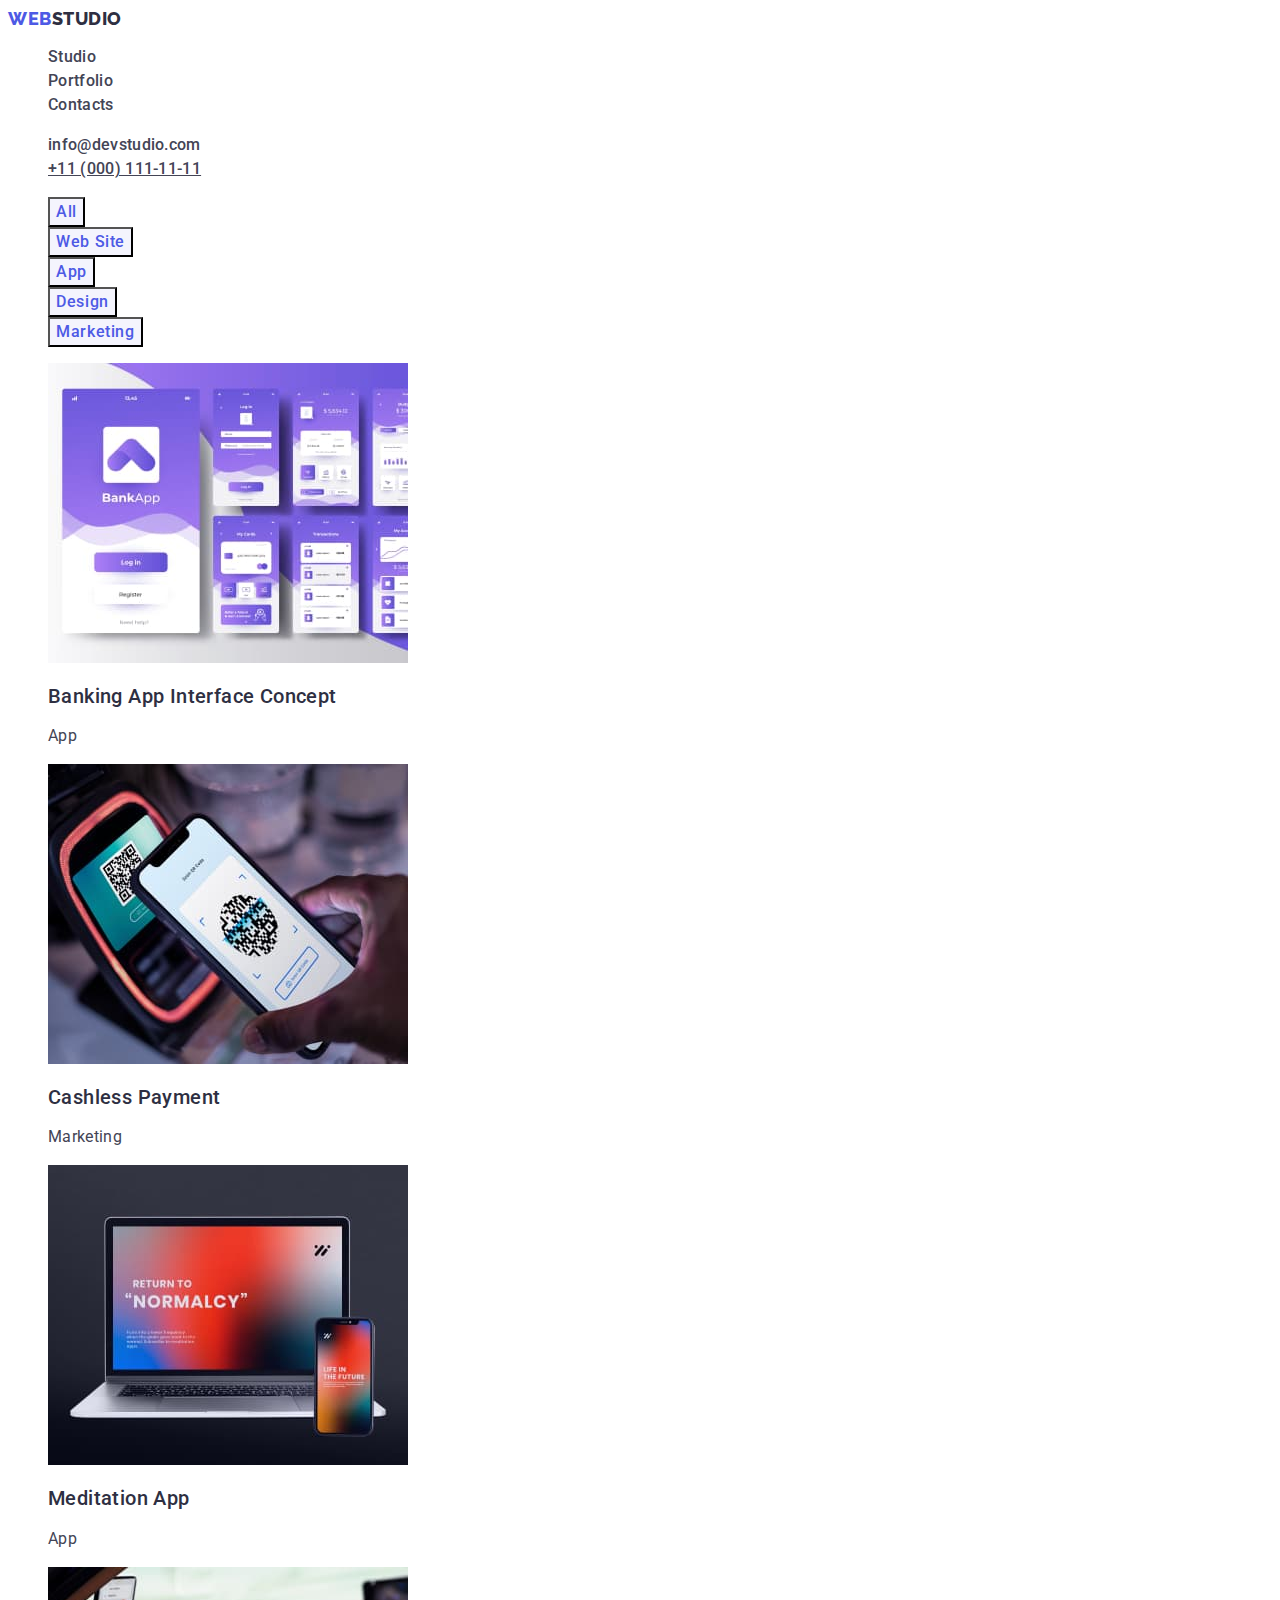
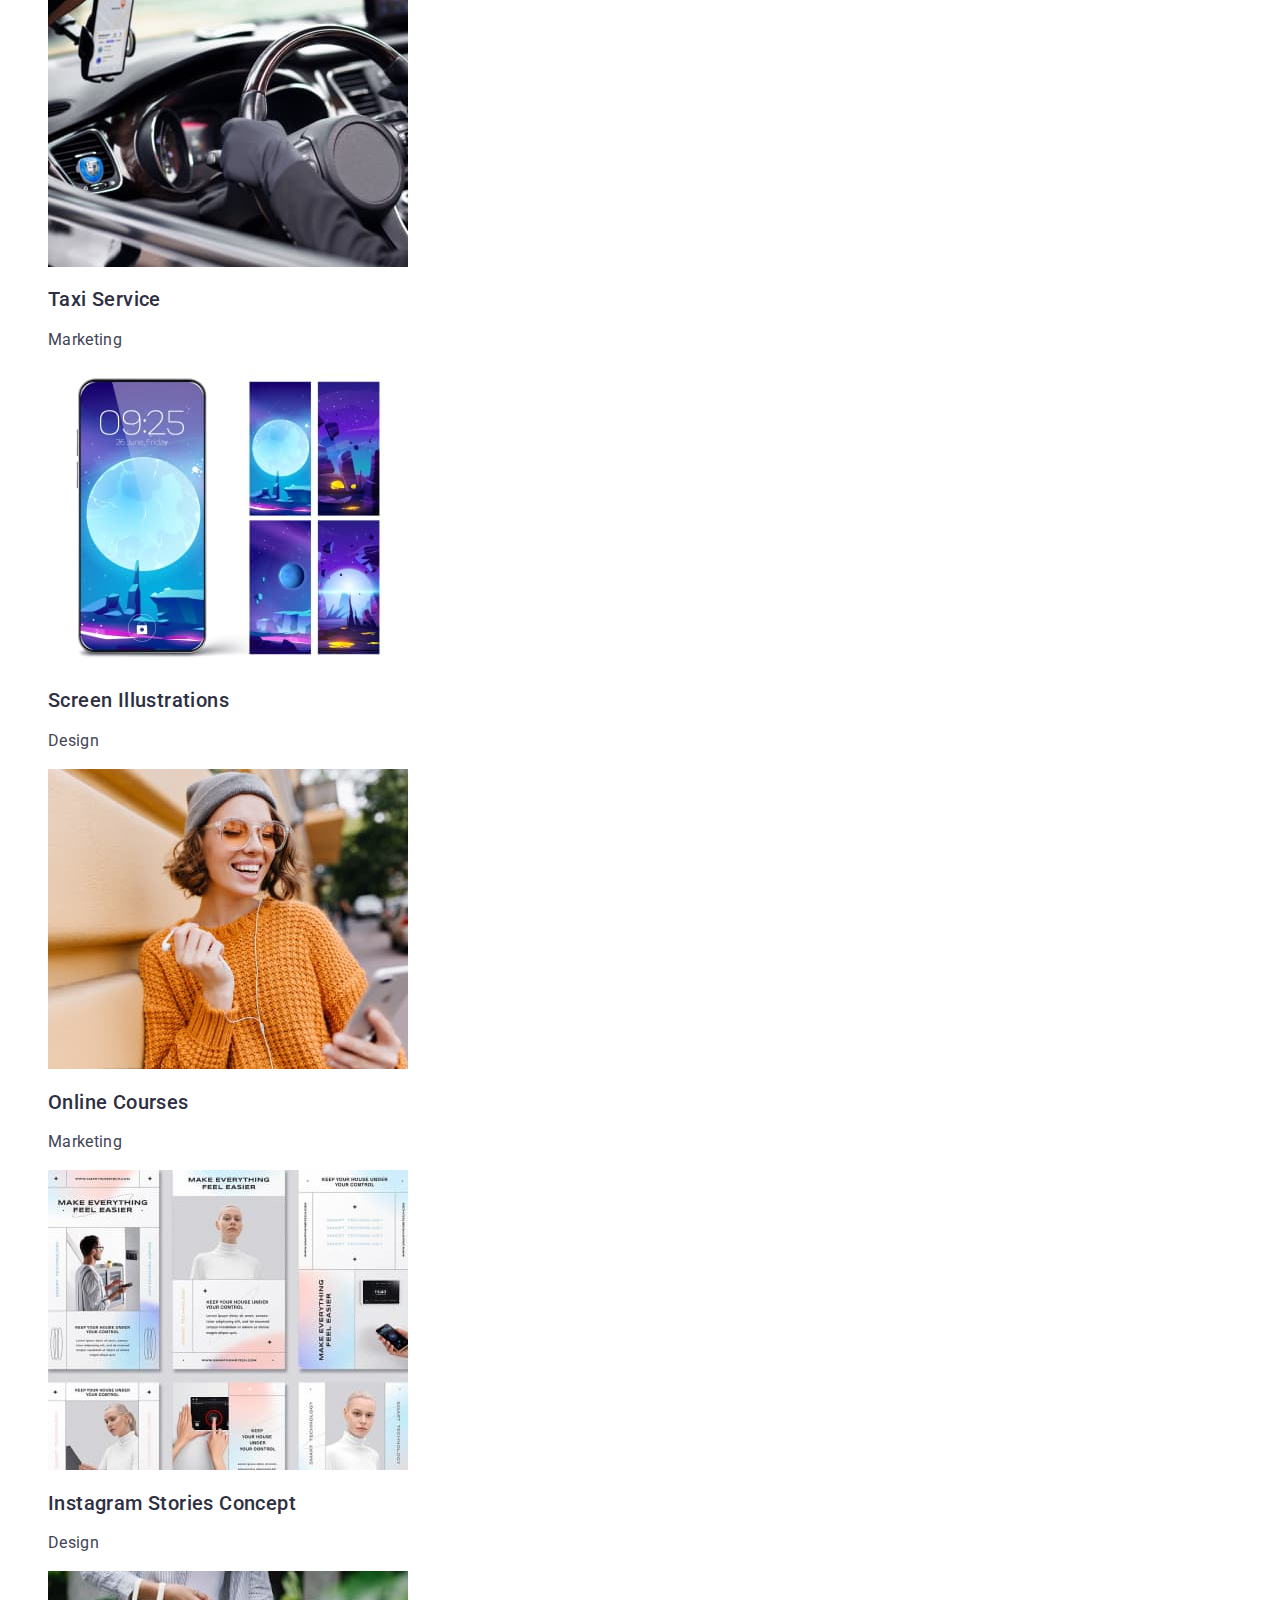
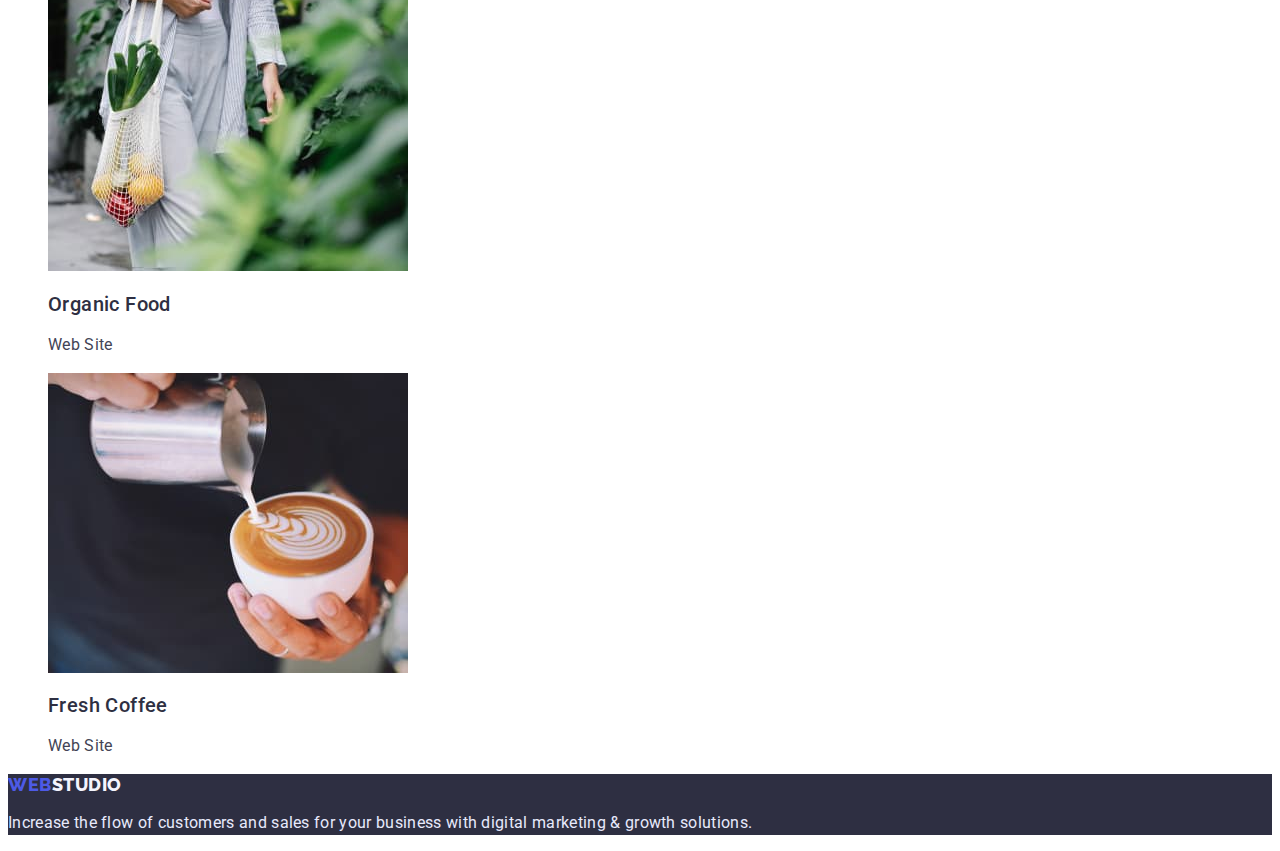
==== portfolio.html @ 27d3eedd "mod-59" ====
<!DOCTYPE html>
<html lang="en">
  <head>
    <meta charset="UTF-8" />
    <meta http-equiv="X-UA-Compatible" content="IE=edge" />
    <meta name="viewport" content="width=device-width, initial-scale=1.0" />
    <title>Document 2</title>
    <link rel="preconnect" href="https://fonts.googleapis.com" />
    <link rel="preconnect" href="https://fonts.gstatic.com" crossorigin />
    <link
      href="https://fonts.googleapis.com/css2?family=Montserrat:wght@400;700&family=Raleway:wght@800&family=Roboto:wght@400;500;700&display=swap"
      rel="stylesheet"
    />
    <link rel="stylesheet" href="./css/styles.css" />
  </head>
  <body>
    <header>
      <nav class="header-portfolio-nav list">
        <a href="./index.html" class="header-portfolio-link-logo link"
          >Web <span class="header-portfolio-part-logo">Studio</span>
        </a>
        <ul class="list">
          <li>
            <a href="./index.html" class="header-portfolio-link link">Studio</a>
          </li>
          <li>
            <a href="./portfolio.html" class="header-portfolio-link link"
              >Portfolio</a
            >
          </li>
          <li><a href="" class="header-portfolio-link link">Contacts</a></li>
        </ul>
      </nav>
      <address class="header-address link">
        <ul class="list">
          <li>
            <a
              href="header-portfolio-address"
              class="header-portfolio-link list link"
              >info@devstudio.com</a
            >
          </li>
          <li>
            <a
              href="header-portfolio-address"
              class="header-portfolio-link list"
              >+11 (000) 111-11-11</a
            >
          </li>
        </ul>
      </address>
    </header>
    <!-- main -->
    <main>
      <!-- section 1 -->
      <section class="portfolio">
        <h1 hidden class="hidden-title">Servis</h1>
        <ul class="btn-list list">
          <li class="btn-item">
            <button type="button" class="modal-btn">All</button>
          </li>
          <li class="btn-item">
            <button type="button" class="modal-btn">Web Site</button>
          </li>
          <li class="btn-item">
            <button type="button" class="modal-btn">App</button>
          </li>
          <li class="btn-item">
            <button type="button" class="modal-btn">Design</button>
          </li>
          <li class="btn-item">
            <button type="button" class="modal-btn">Marketing</button>
          </li>
        </ul>

        <ul class="pay-list list">
          <li class="servis-item">
            <a href="" class="link"
              ><img
                src="./images/img-11.jpg"
                alt="Banking"
                width="360"
                class="pay-photo"
              />
              <h2 class="pay-uptext">Banking App Interface Concept</h2>
              <p class="pay-text">App</p>
            </a>
          </li>
          <li class="servis-item">
            <a href="" class="link"
              ><img
                src="./images/img-12.jpg"
                alt="Cashless"
                width="360"
                class="pay-photo"
              />
              <h2 class="pay-uptext">Cashless Payment</h2>
              <p class="pay-text">Marketing</p>
            </a>
          </li>
          <li class="servis-item">
            <a href="" class="link"
              ><img
                src="./images/img-13.jpg"
                alt="Meditaion"
                width="360"
                class="pay-photo"
              />
              <h2 class="pay-uptext">Meditation App</h2>
              <p class="pay-text">App</p>
            </a>
          </li>

          <li class="servis-item">
            <a href="" class="link"
              ><img src="./images/img-21.jpg" alt="Taxi" />
              <h2 class="pay-uptext">Taxi Service</h2>
              <p class="pay-text">Marketing</p>
            </a>
          </li>
          <li class="servis-item">
            <a href="" class="link"
              ><img src="./images/img-22.jpg" alt="Screen" />
              <h2 class="pay-uptext">Screen Illustrations</h2>
              <p class="pay-text">Design</p>
            </a>
          </li>
          <li class="servis-item">
            <a href="" class="link"
              ><img src="./images/img-23.jpg" alt="Courses" />
              <h2 class="pay-uptext">Online Courses</h2>
              <p class="pay-text">Marketing</p>
            </a>
          </li>

          <li class="servis-item">
            <a href="" class="link"
              ><img src="./images/img-31.jpg" alt="Instagram" />
              <h2 class="pay-uptext">Instagram Stories Concept</h2>
              <p class="pay-text">Design</p></a
            >
          </li>
          <li class="servis-item">
            <a href="" class="link"
              ><img src="./images/img-32.jpg" alt="Food" />
              <h2 class="pay-uptext">Organic Food</h2>
              <p class="pay-text">Web Site</p></a
            >
          </li>
          <li class="servis-item">
            <a href="" class="link"
              ><img src="./images/img-33.jpg" alt="Coffee" />
              <h2 class="pay-uptext">Fresh Coffee</h2>
              <p class="pay-text">Web Site</p></a
            >
          </li>
        </ul>
      </section>
    </main>
    <!-- footer -->
    <footer class="footer-portfolio">
      <a href="./index.html" class="portfolio-logo-footer link"
        >Web <span class="portfolio-logo-footer-studio">Studio</span>
      </a>
      <p class="portfolio-footer-text">
        Increase the flow of customers and sales for your business with digital
        marketing & growth solutions.
      </p>
    </footer>
  </body>
</html>
---- css/styles.css ----
:root {
  --main-title-color: #ffffff;
}
body {
  font-family: "Roboto", sans-serif;
  color: #434455;
  background-color: #ffffff;
}
.list {
  list-style: none;
}
.link {
  text-decoration: none;
}
/*-----------------------HEDER----------------------*/
.header {
}
.header-nav {
}

.header-logo,
.header-portfolio-link-logo {
  font-family: "Raleway", sans-serif;
  font-style: normal;
  font-weight: 800;
  font-size: 18px;
  line-height: 1.17;
  display: flex;
  align-items: center;
  letter-spacing: 0.03em;
  text-transform: uppercase;
  color: #4d5ae5;
}
.header-logo-color {
  color: #2e2f42;
}
.header-portfolio-part-logo {
  color: #2e2f42;
}
.header-list {
}
.header-item {
}
.header-address-link:hover,
.header-address-link:focus {
  color: #404bbf;
}
.header-link:focus,
.header-link:hover {
  color: #404bbf;
}

.header-portfolio-link:hover,
.header-portfolio-link:focus {
  color: #404bbf;
}
.header-portfolio-address:hover,
.header-portfolio-address:focus {
  color: #404bbf;
}
.modal-btn {
  cursor: pointer;
}

.header-link,
.modal-btn,
.header-item,
.header-address-link {
  font-family: "Roboto", sans-serif;
  font-style: normal;
  font-weight: 500;
  font-size: 16px;
  line-height: 1.5;
  letter-spacing: 0.02em;
  color: #2e2f42;
}
.header-portfolio-link,
.header-portfolio-address {
  font-family: "Roboto", sans-serif;
  font-style: normal;
  font-weight: 500;
  font-size: 16px;
  line-height: 1.5;
  letter-spacing: 0.02em;
  color: #434455;
}

.modal-btn {
  letter-spacing: 0.04em;
}

.modal-btn {
  color: #4d5ae5;
  background: #f4f4fd;
}
.modal-btn:hover,
.modal-btn:focus {
  color: #ffffff;
  background: #404bbf;
}
.header-address {
  font-style: normal;
}
.header-address-link {
  line-height: 1.5;
  font-style: normal;
  letter-spacing: 0.02em;
  color: #434455;
}

.pay-text,
.servis-text,
.food-text {
  font-style: normal;
  font-weight: 400;
  font-size: 16px;
  line-height: 1.5;
  color: #434455;
  letter-spacing: 0.02em;
}
/*-----------------------FIRST SECTION----------------------*/
.first-btn {
  font-family: "Roboto", sans-serif;
  font-style: normal;
  font-weight: 500;
  font-size: 16px;
  line-height: 1.5;

  display: flex;
  align-items: center;
  letter-spacing: 0.04em;
  background-color: #4d5ae5;

  color: #ffffff;
}
.quaisty-1 {
}
.first-btn:hover {
  font-family: "Roboto", sans-serif;
  font-weight: 500;
  background-color: #404bbf;
}

.first-btn:focus {
  background-color: #404bbf;
  cursor: pointer;
}
.first-title {
  font-weight: 700;
  font-size: 56px;
  line-height: 1.07;
  text-align: center;
  letter-spacing: 0.02em;
  color: #ffffff;
}
.first {
  background-color: #2e2f42;
}
/*-----------------------QUAISTY----------------------*/
.quaisty {
}
.quaisty-list {
}
.list {
}
.quaisty-uptext,
.pay-uptext,
.servis-uptext,
.food-uptext {
  font-weight: 500;
  font-size: 20px;
  line-height: 1.2;
  letter-spacing: 0.02em;
  color: #2e2f42;
  background-color: #ffffff;
}
.quaisty-text {
  font-weight: 400;
  font-size: 16px;
  line-height: 1.5;
  letter-spacing: 0.02em;
  color: #434455;
}
.photo-color {
  color: #ffffff;
}
/*-----------------------PAGE----------------------*/
.page {
  font-weight: 700;
  font-size: 36px;
  line-height: 1.11;
  letter-spacing: 0.02em;
  text-transform: capitalize;
  color: #2e2f42;
  text-align: center;
}
.page-list {
}
.list {
}
.page-phone {
}
.photo {
  background-color: #f4f4fd;
}
.photo-team {
  font-weight: 700;
  font-size: 36px;
  line-height: 1.11;
  letter-spacing: 0.02em;
  text-transform: capitalize;
  color: #2e2f42;
  text-align: center;
}
.photo-list {
  background-color: #ffffff;
}
.list {
}
.photo-human {
}
.photo-text {
  font-weight: 400;
  font-size: 16px;
  line-height: 1.5;
  letter-spacing: 0.02em;
  color: #434455;
  background-color: #ffffff;
}
.logo-footer,
.portfolio-logo-footer {
  font-family: "Raleway", sans-serif;
  font-style: normal;
  font-weight: 800;
  font-size: 18px;
  line-height: 1.17;
  display: flex;
  align-items: center;
  letter-spacing: 0.03em;
  text-transform: uppercase;
  color: #4d5ae5;
}
.logo-footer-studio,
.portfolio-logo-footer-studio {
  color: #f4f4fd;
}
.footer-text,
.portfolio-footer-text {
  font-weight: 400;
  font-size: 16px;
  line-height: 1.5;
  letter-spacing: 0.02em;
  color: #e7e9fc;
}
.footer,
.footer-portfolio {
  background-color: #2e2f42;
}
.photo-color,
.photo-team {
  background-color: #ffffff;
}
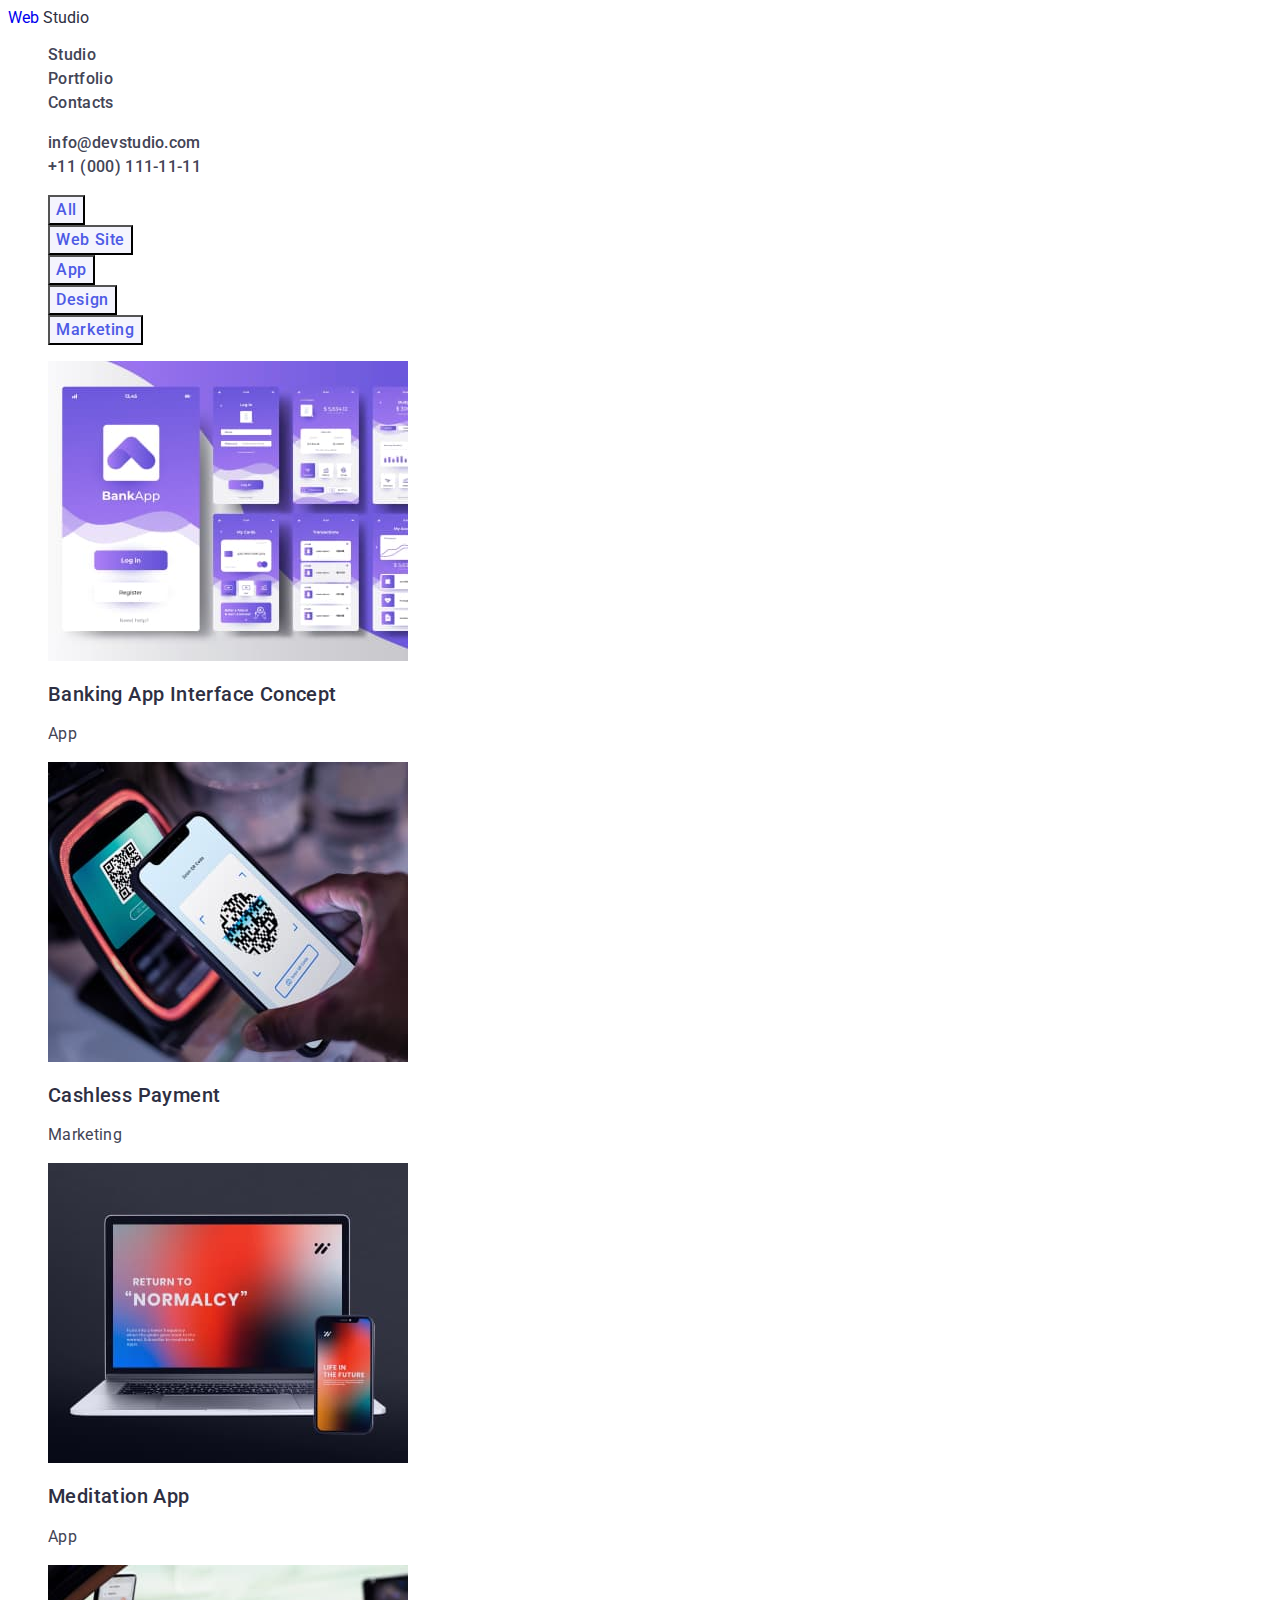
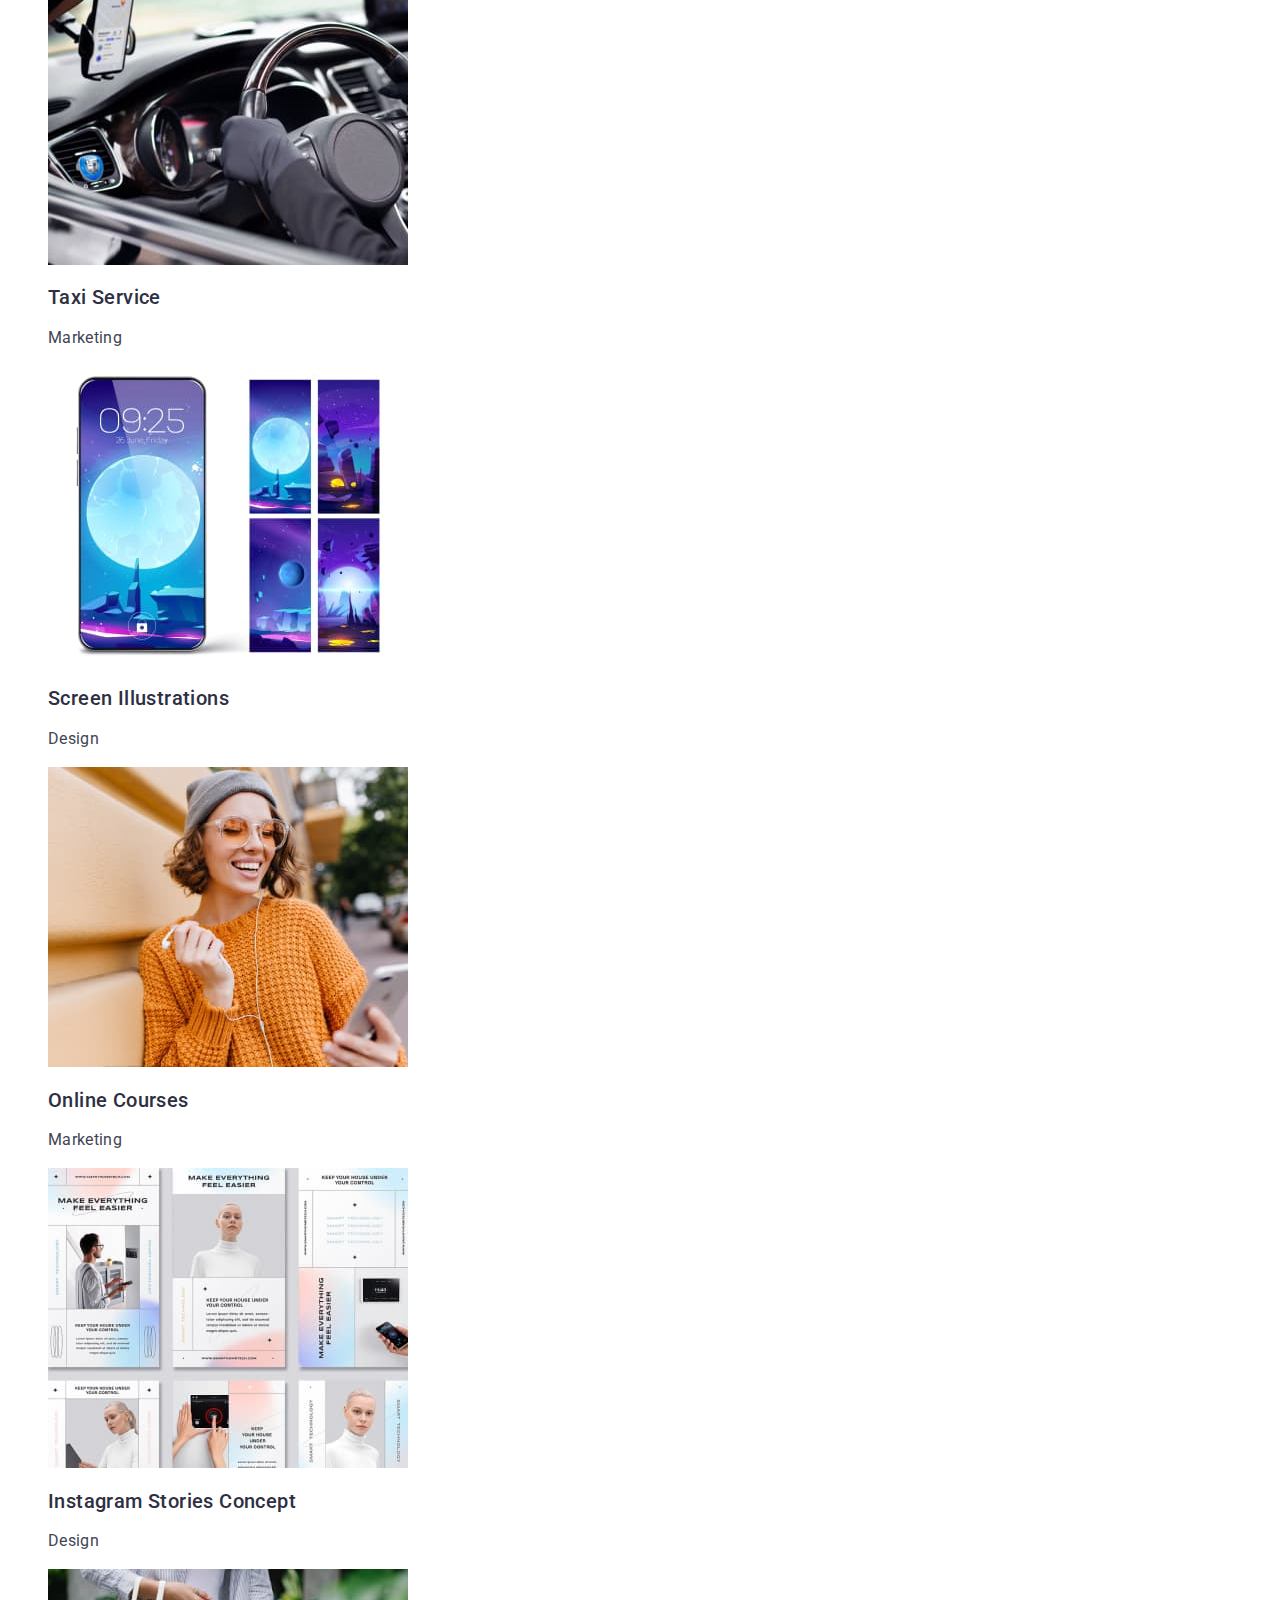
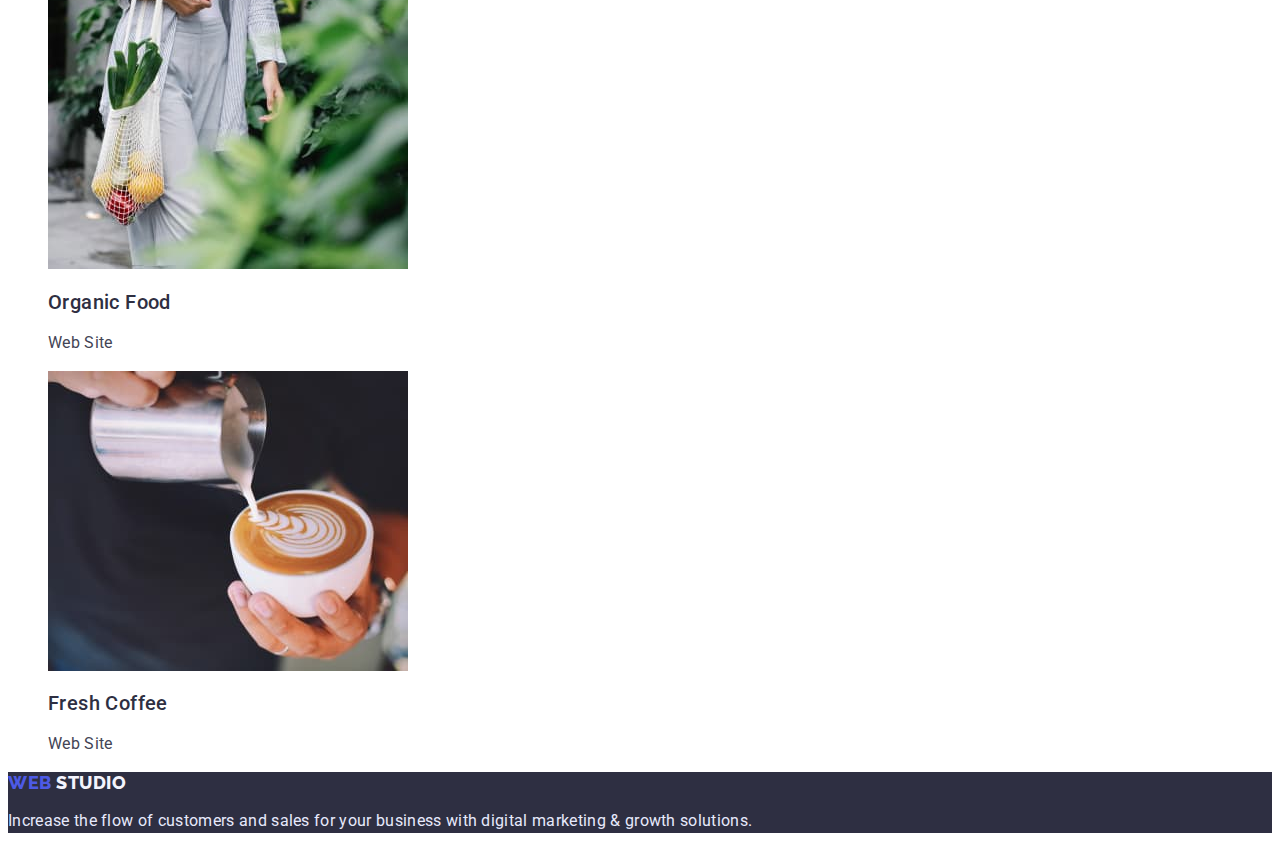
==== commit 58a12efc: "mod-61" ====
--- a/portfolio.html
+++ b/portfolio.html
@@ -43,7 +43,7 @@
           <li>
             <a
               href="header-portfolio-address"
-              class="header-portfolio-link list"
+              class="header-portfolio-link link list"
               >+11 (000) 111-11-11</a
             >
           </li>
--- a/css/styles.css
+++ b/css/styles.css
@@ -13,34 +13,25 @@
   text-decoration: none;
 }
 /*-----------------------HEDER----------------------*/
-.header {
-}
-.header-nav {
-}
-
-.header-logo,
-.header-portfolio-link-logo {
+
+.header-logo {
   font-family: "Raleway", sans-serif;
-  font-style: normal;
   font-weight: 800;
   font-size: 18px;
   line-height: 1.17;
-  display: flex;
-  align-items: center;
   letter-spacing: 0.03em;
   text-transform: uppercase;
   color: #4d5ae5;
 }
+.header-portfolio-link-logo {
+}
 .header-logo-color {
   color: #2e2f42;
 }
 .header-portfolio-part-logo {
   color: #2e2f42;
 }
-.header-list {
-}
-.header-item {
-}
+
 .header-address-link:hover,
 .header-address-link:focus {
   color: #404bbf;
@@ -227,23 +218,31 @@
   color: #434455;
   background-color: #ffffff;
 }
-.logo-footer,
-.portfolio-logo-footer {
+.logo-footer {
   font-family: "Raleway", sans-serif;
-  font-style: normal;
   font-weight: 800;
   font-size: 18px;
   line-height: 1.17;
-  display: flex;
-  align-items: center;
   letter-spacing: 0.03em;
   text-transform: uppercase;
   color: #4d5ae5;
 }
-.logo-footer-studio,
+.portfolio-logo-footer {
+  font-family: "Raleway", sans-serif;
+  font-weight: 800;
+  font-size: 18px;
+  line-height: 1.17;
+  letter-spacing: 0.03em;
+  text-transform: uppercase;
+  color: #4d5ae5;
+}
+
 .portfolio-logo-footer-studio {
   color: #f4f4fd;
 }
+.logo-footer-studio {
+  color: #f4f4fd;
+}
 .footer-text,
 .portfolio-footer-text {
   font-weight: 400;
@@ -252,11 +251,17 @@
   letter-spacing: 0.02em;
   color: #e7e9fc;
 }
-.footer,
+
 .footer-portfolio {
   background-color: #2e2f42;
 }
-.photo-color,
+.footer {
+  background-color: #2e2f42;
+}
+
 .photo-team {
   background-color: #ffffff;
 }
+.photo-color {
+  background-color: #ffffff;
+}
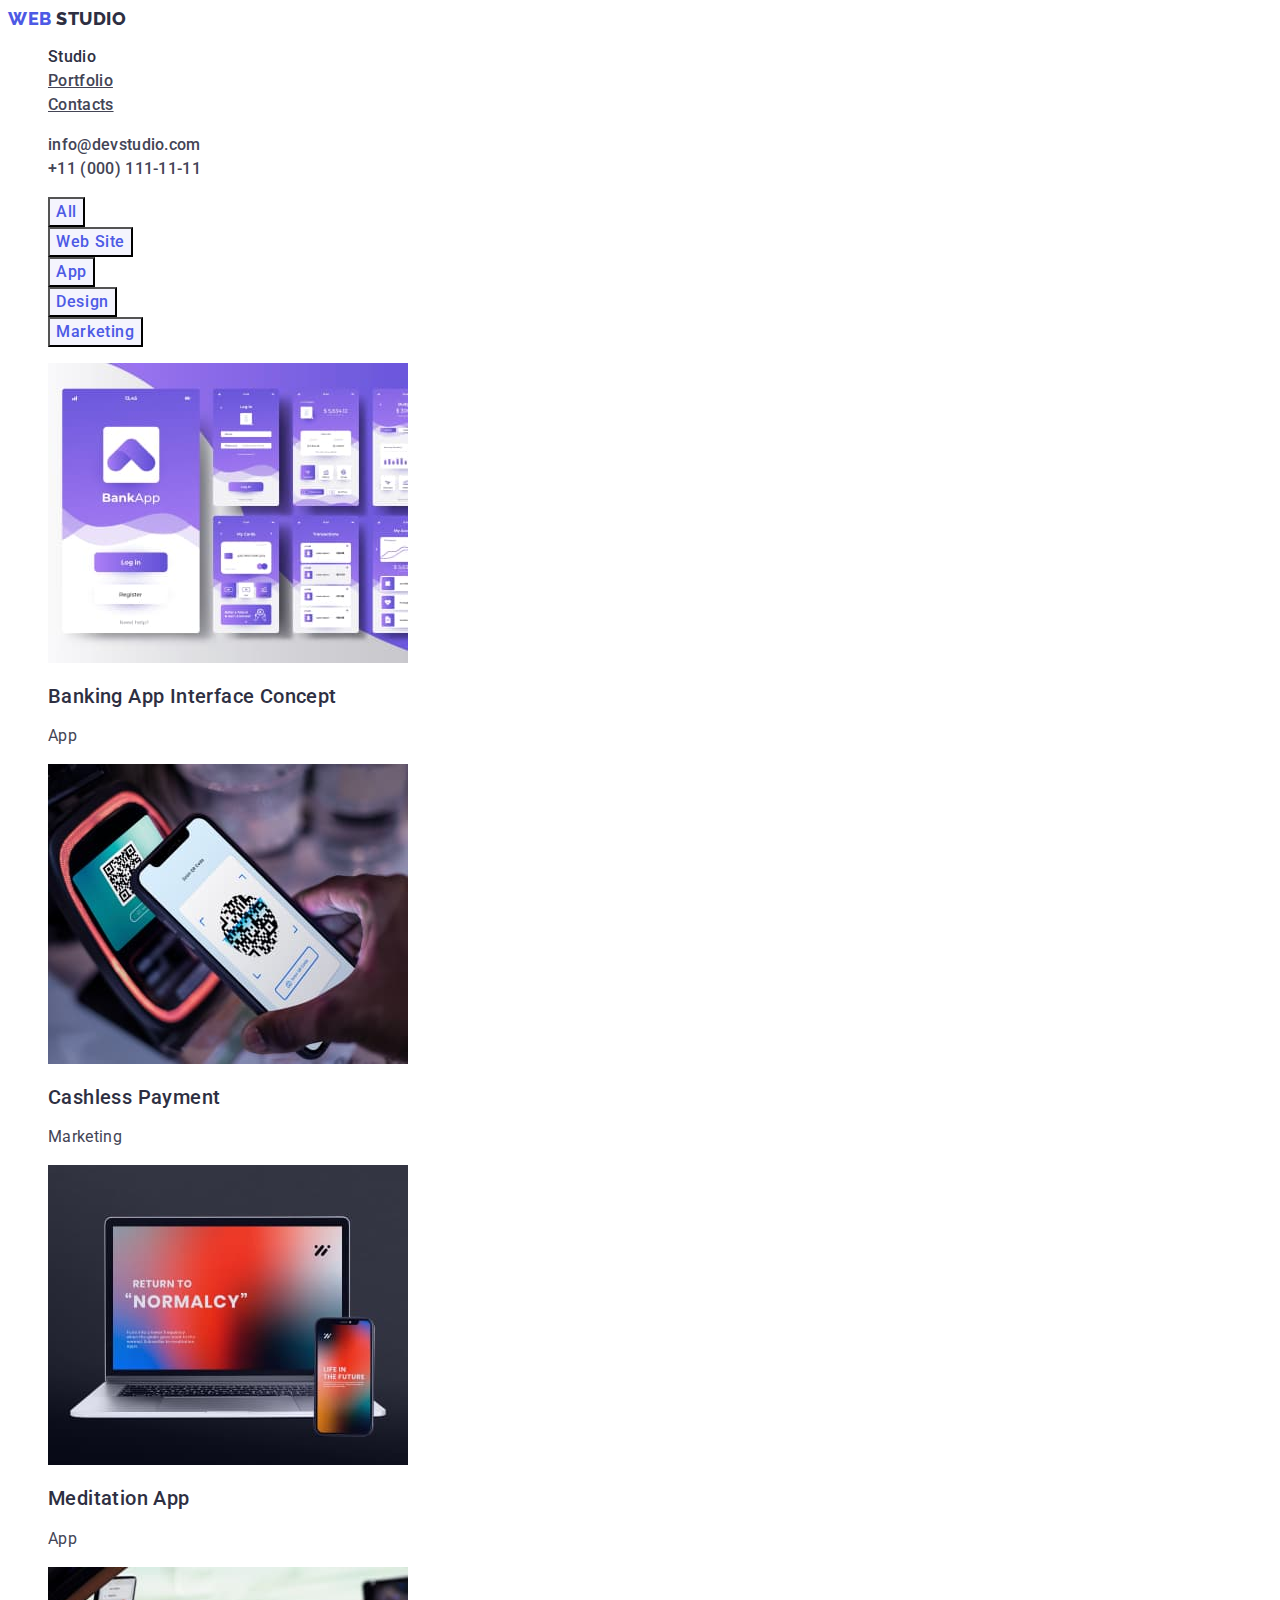
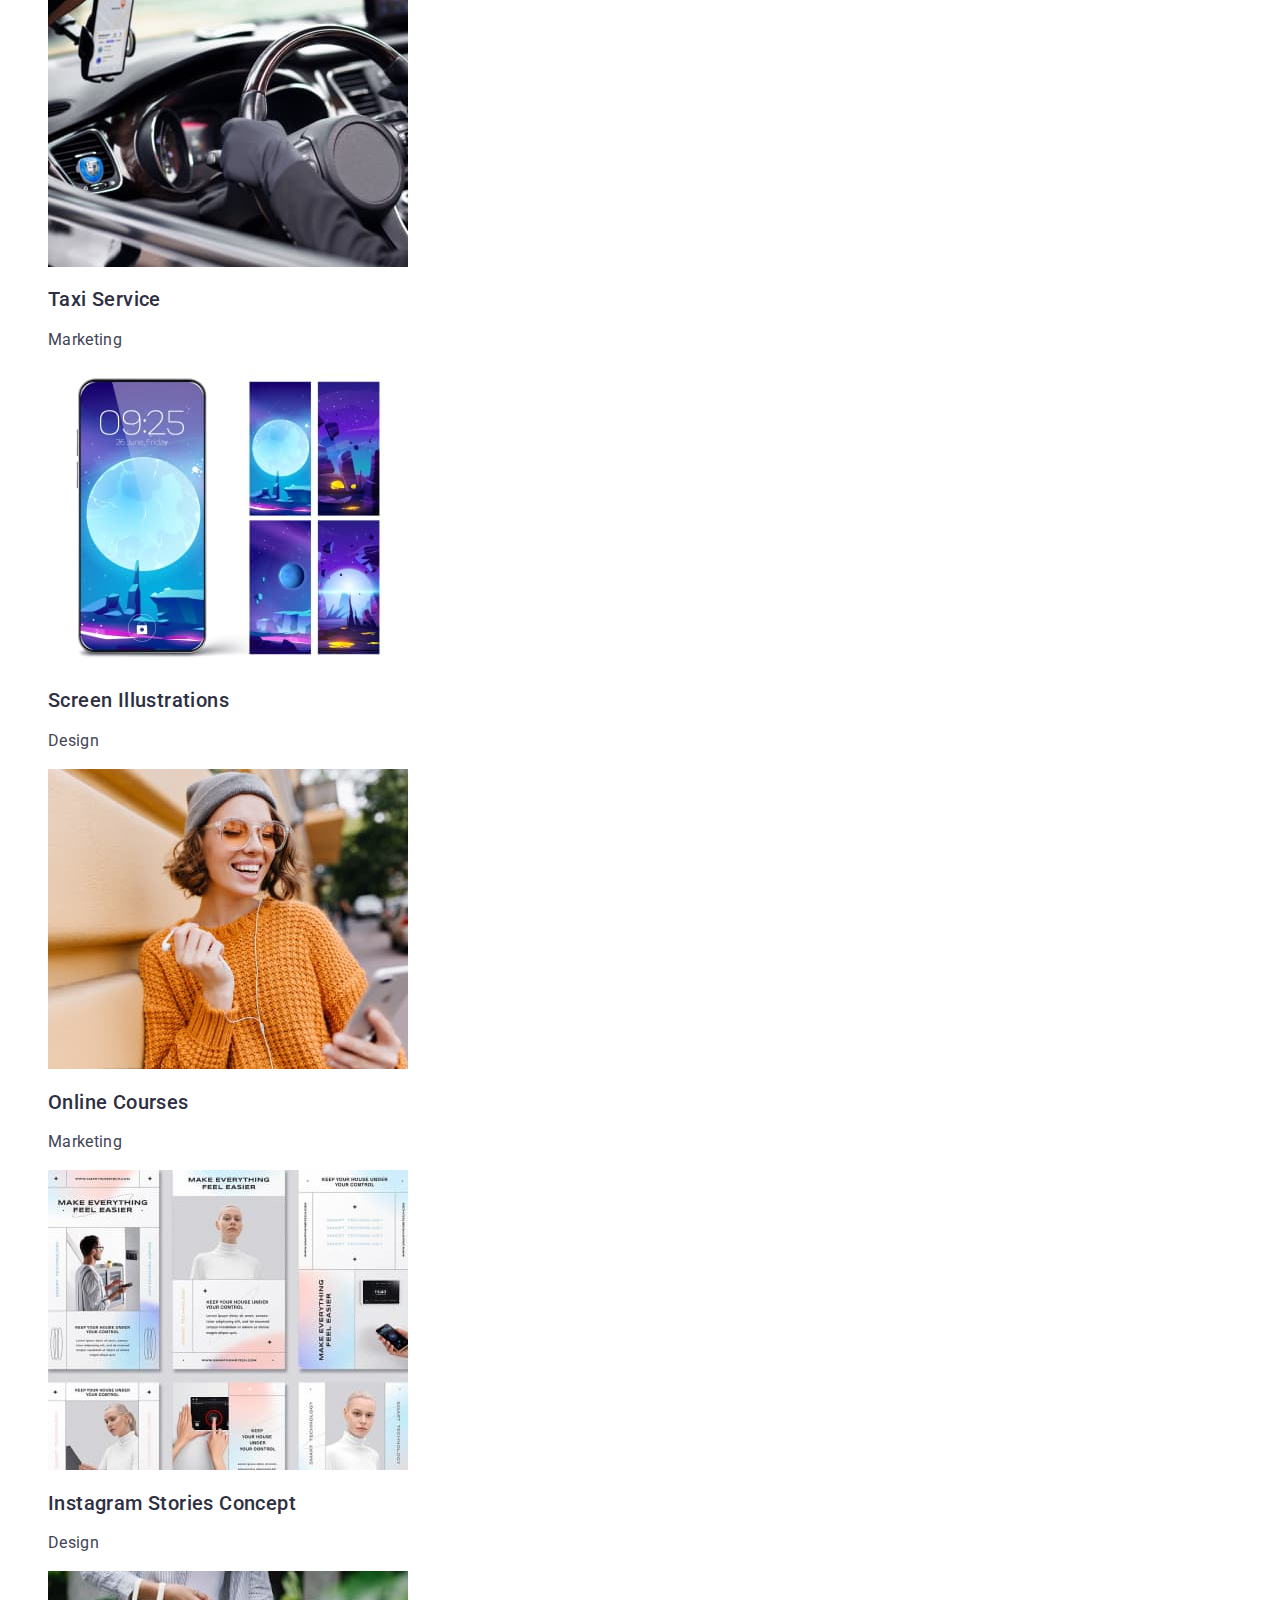
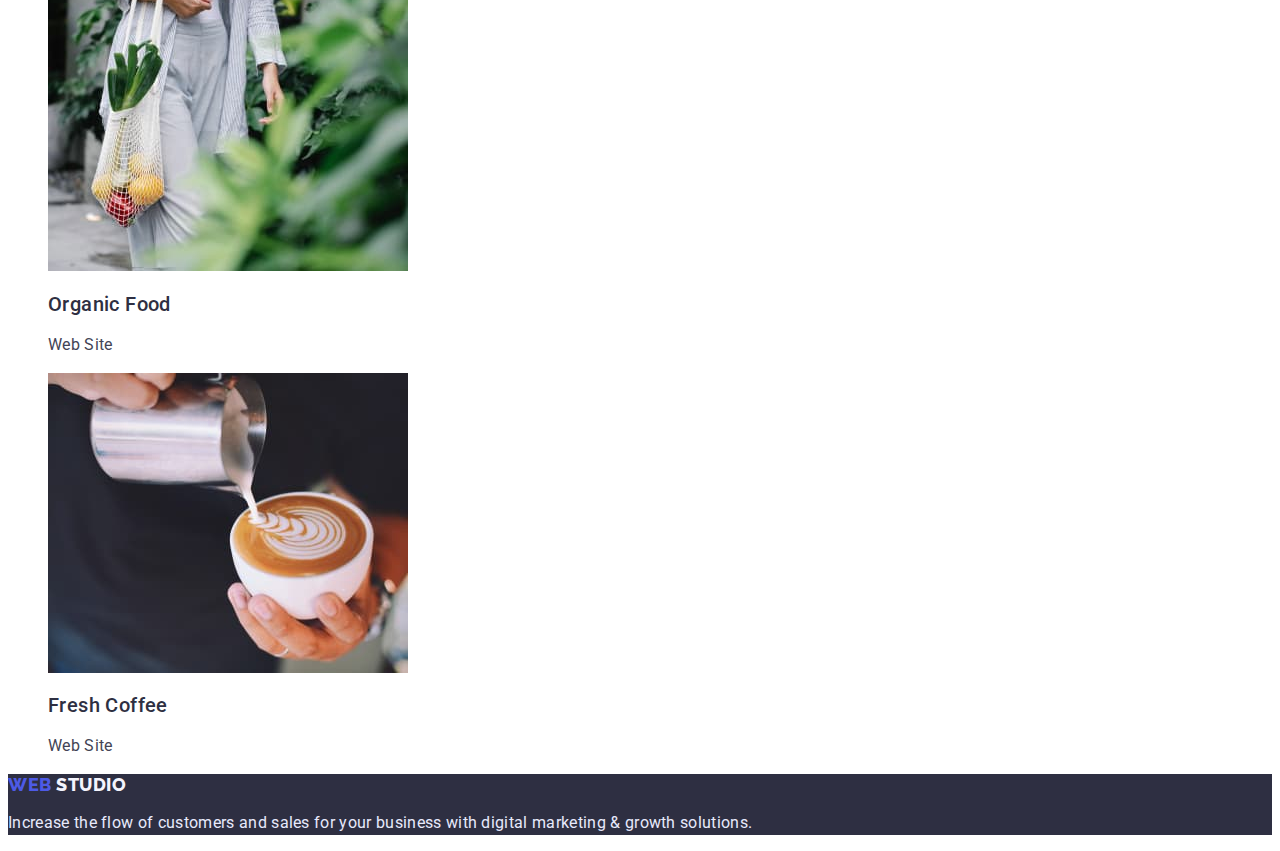
==== commit 0eaea04a: "mod-66" ====
--- a/portfolio.html
+++ b/portfolio.html
@@ -21,14 +21,16 @@
         </a>
         <ul class="list">
           <li>
-            <a href="./index.html" class="header-portfolio-link link">Studio</a>
+            <a href="./index.html" class="header-portfolio-link-2 link"
+              >Studio</a
+            >
           </li>
           <li>
-            <a href="./portfolio.html" class="header-portfolio-link link"
+            <a href="./portfolio.html" class="header-portfolio-link link-2"
               >Portfolio</a
             >
           </li>
-          <li><a href="" class="header-portfolio-link link">Contacts</a></li>
+          <li><a href="" class="header-portfolio-link link-2">Contacts</a></li>
         </ul>
       </nav>
       <address class="header-address link">
--- a/css/styles.css
+++ b/css/styles.css
@@ -1,5 +1,11 @@
 :root {
   --main-title-color: #ffffff;
+  --main-color: #2e2f42;
+  --main-gray: #434455;
+  --blu: #4d5ae5;
+  --d-blu: #404bbf;
+  --l-gray: #f4f4fd;
+  --ll-gray: #e7e9fc;
 }
 body {
   font-family: "Roboto", sans-serif;
@@ -21,33 +27,40 @@
   line-height: 1.17;
   letter-spacing: 0.03em;
   text-transform: uppercase;
-  color: #4d5ae5;
+  color: var(--blu);
 }
 .header-portfolio-link-logo {
+  font-family: "Raleway", sans-serif;
+  font-weight: 800;
+  font-size: 18px;
+  line-height: 1.17;
+  letter-spacing: 0.03em;
+  text-transform: uppercase;
+  color: var(--blu);
 }
 .header-logo-color {
-  color: #2e2f42;
+  color: var(--main-color);
 }
 .header-portfolio-part-logo {
-  color: #2e2f42;
+  color: var(--main-color);
 }
 
 .header-address-link:hover,
 .header-address-link:focus {
-  color: #404bbf;
+  color: var(--d-blu);
 }
 .header-link:focus,
 .header-link:hover {
-  color: #404bbf;
+  color: var(--d-blu);
 }
 
 .header-portfolio-link:hover,
 .header-portfolio-link:focus {
-  color: #404bbf;
+  color: var(--d-blu);
 }
 .header-portfolio-address:hover,
 .header-portfolio-address:focus {
-  color: #404bbf;
+  color: var(--d-blu);
 }
 .modal-btn {
   cursor: pointer;
@@ -55,15 +68,14 @@
 
 .header-link,
 .modal-btn,
-.header-item,
-.header-address-link {
-  font-family: "Roboto", sans-serif;
-  font-style: normal;
-  font-weight: 500;
-  font-size: 16px;
-  line-height: 1.5;
-  letter-spacing: 0.02em;
-  color: #2e2f42;
+.header-item {
+  font-family: "Roboto", sans-serif;
+  font-style: normal;
+  font-weight: 500;
+  font-size: 16px;
+  line-height: 1.5;
+  letter-spacing: 0.02em;
+  color: var(--main-color);
 }
 .header-portfolio-link,
 .header-portfolio-address {
@@ -73,7 +85,16 @@
   font-size: 16px;
   line-height: 1.5;
   letter-spacing: 0.02em;
-  color: #434455;
+  color: var(--main-gray);
+}
+.header-portfolio-link-2 {
+  font-family: "Roboto", sans-serif;
+  font-style: normal;
+  font-weight: 500;
+  font-size: 16px;
+  line-height: 1.5;
+  letter-spacing: 0.02em;
+  color: var(--main-color);
 }
 
 .modal-btn {
@@ -81,13 +102,13 @@
 }
 
 .modal-btn {
-  color: #4d5ae5;
+  color: var(--blu);
   background: #f4f4fd;
 }
 .modal-btn:hover,
 .modal-btn:focus {
-  color: #ffffff;
-  background: #404bbf;
+  color: var(--main-title-color);
+  background: var(--d-blu);
 }
 .header-address {
   font-style: normal;
@@ -96,7 +117,7 @@
   line-height: 1.5;
   font-style: normal;
   letter-spacing: 0.02em;
-  color: #434455;
+  color: var(--main-gray);
 }
 
 .pay-text,
@@ -106,7 +127,7 @@
   font-weight: 400;
   font-size: 16px;
   line-height: 1.5;
-  color: #434455;
+  color: var(--main-gray);
   letter-spacing: 0.02em;
 }
 /*-----------------------FIRST SECTION----------------------*/
@@ -120,20 +141,18 @@
   display: flex;
   align-items: center;
   letter-spacing: 0.04em;
-  background-color: #4d5ae5;
-
-  color: #ffffff;
-}
-.quaisty-1 {
+  background-color: var(--blu);
+
+  color: var(--main-title-color);
 }
 .first-btn:hover {
   font-family: "Roboto", sans-serif;
   font-weight: 500;
-  background-color: #404bbf;
+  background-color: var(--d-blu);
 }
 
 .first-btn:focus {
-  background-color: #404bbf;
+  background-color: var(--d-blu);
   cursor: pointer;
 }
 .first-title {
@@ -142,7 +161,7 @@
   line-height: 1.07;
   text-align: center;
   letter-spacing: 0.02em;
-  color: #ffffff;
+  color: var(--main-title-color);
 }
 .first {
   background-color: #2e2f42;
@@ -162,18 +181,18 @@
   font-size: 20px;
   line-height: 1.2;
   letter-spacing: 0.02em;
-  color: #2e2f42;
-  background-color: #ffffff;
+  color: var(--main-color);
+  background-color: var(--main-title-color);
 }
 .quaisty-text {
   font-weight: 400;
   font-size: 16px;
   line-height: 1.5;
   letter-spacing: 0.02em;
-  color: #434455;
+  color: var(--main-gray);
 }
 .photo-color {
-  color: #ffffff;
+  color: var(--main-title-color);
 }
 /*-----------------------PAGE----------------------*/
 .page {
@@ -182,7 +201,7 @@
   line-height: 1.11;
   letter-spacing: 0.02em;
   text-transform: capitalize;
-  color: #2e2f42;
+  color: var(--main-color);
   text-align: center;
 }
 .page-list {
@@ -192,7 +211,7 @@
 .page-phone {
 }
 .photo {
-  background-color: #f4f4fd;
+  background-color: var(--l-gray);
 }
 .photo-team {
   font-weight: 700;
@@ -200,11 +219,11 @@
   line-height: 1.11;
   letter-spacing: 0.02em;
   text-transform: capitalize;
-  color: #2e2f42;
+  color: var(--main-color);
   text-align: center;
 }
 .photo-list {
-  background-color: #ffffff;
+  background-color: var(--main-title-color);
 }
 .list {
 }
@@ -215,8 +234,8 @@
   font-size: 16px;
   line-height: 1.5;
   letter-spacing: 0.02em;
-  color: #434455;
-  background-color: #ffffff;
+  color: var(--main-gray);
+  background-color: var(--main-title-color);
 }
 .logo-footer {
   font-family: "Raleway", sans-serif;
@@ -225,7 +244,7 @@
   line-height: 1.17;
   letter-spacing: 0.03em;
   text-transform: uppercase;
-  color: #4d5ae5;
+  color: var(--blu);
 }
 .portfolio-logo-footer {
   font-family: "Raleway", sans-serif;
@@ -234,14 +253,14 @@
   line-height: 1.17;
   letter-spacing: 0.03em;
   text-transform: uppercase;
-  color: #4d5ae5;
+  color: var(--blu);
 }
 
 .portfolio-logo-footer-studio {
-  color: #f4f4fd;
+  color: var(--l-gray);
 }
 .logo-footer-studio {
-  color: #f4f4fd;
+  color: var(--l-gray);
 }
 .footer-text,
 .portfolio-footer-text {
@@ -249,19 +268,19 @@
   font-size: 16px;
   line-height: 1.5;
   letter-spacing: 0.02em;
-  color: #e7e9fc;
+  color: var(--ll-gray);
 }
 
 .footer-portfolio {
-  background-color: #2e2f42;
+  background-color: var(--main-color);
 }
 .footer {
-  background-color: #2e2f42;
+  background-color: var(--main-color);
 }
 
 .photo-team {
-  background-color: #ffffff;
+  background-color: var(--main-title-color);
 }
 .photo-color {
-  background-color: #ffffff;
-}
+  background-color: var(--main-title-color);
+}
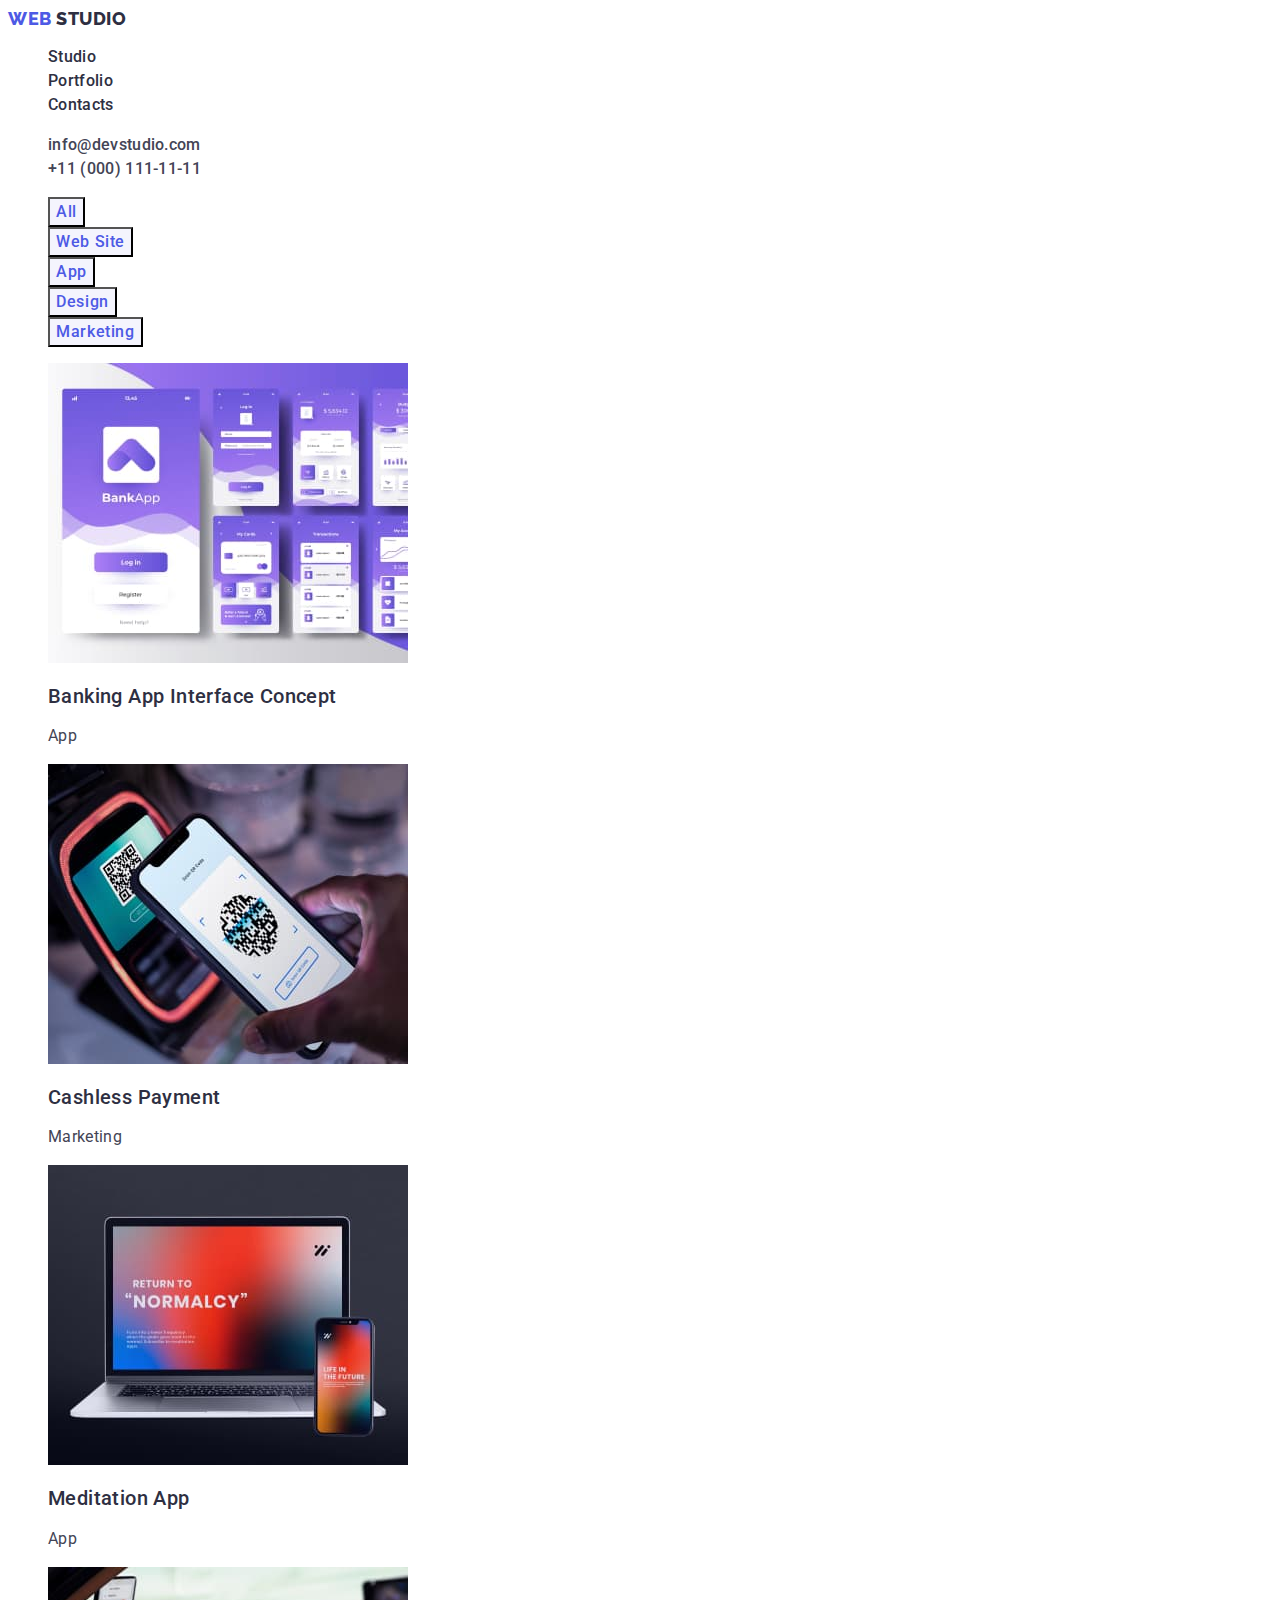
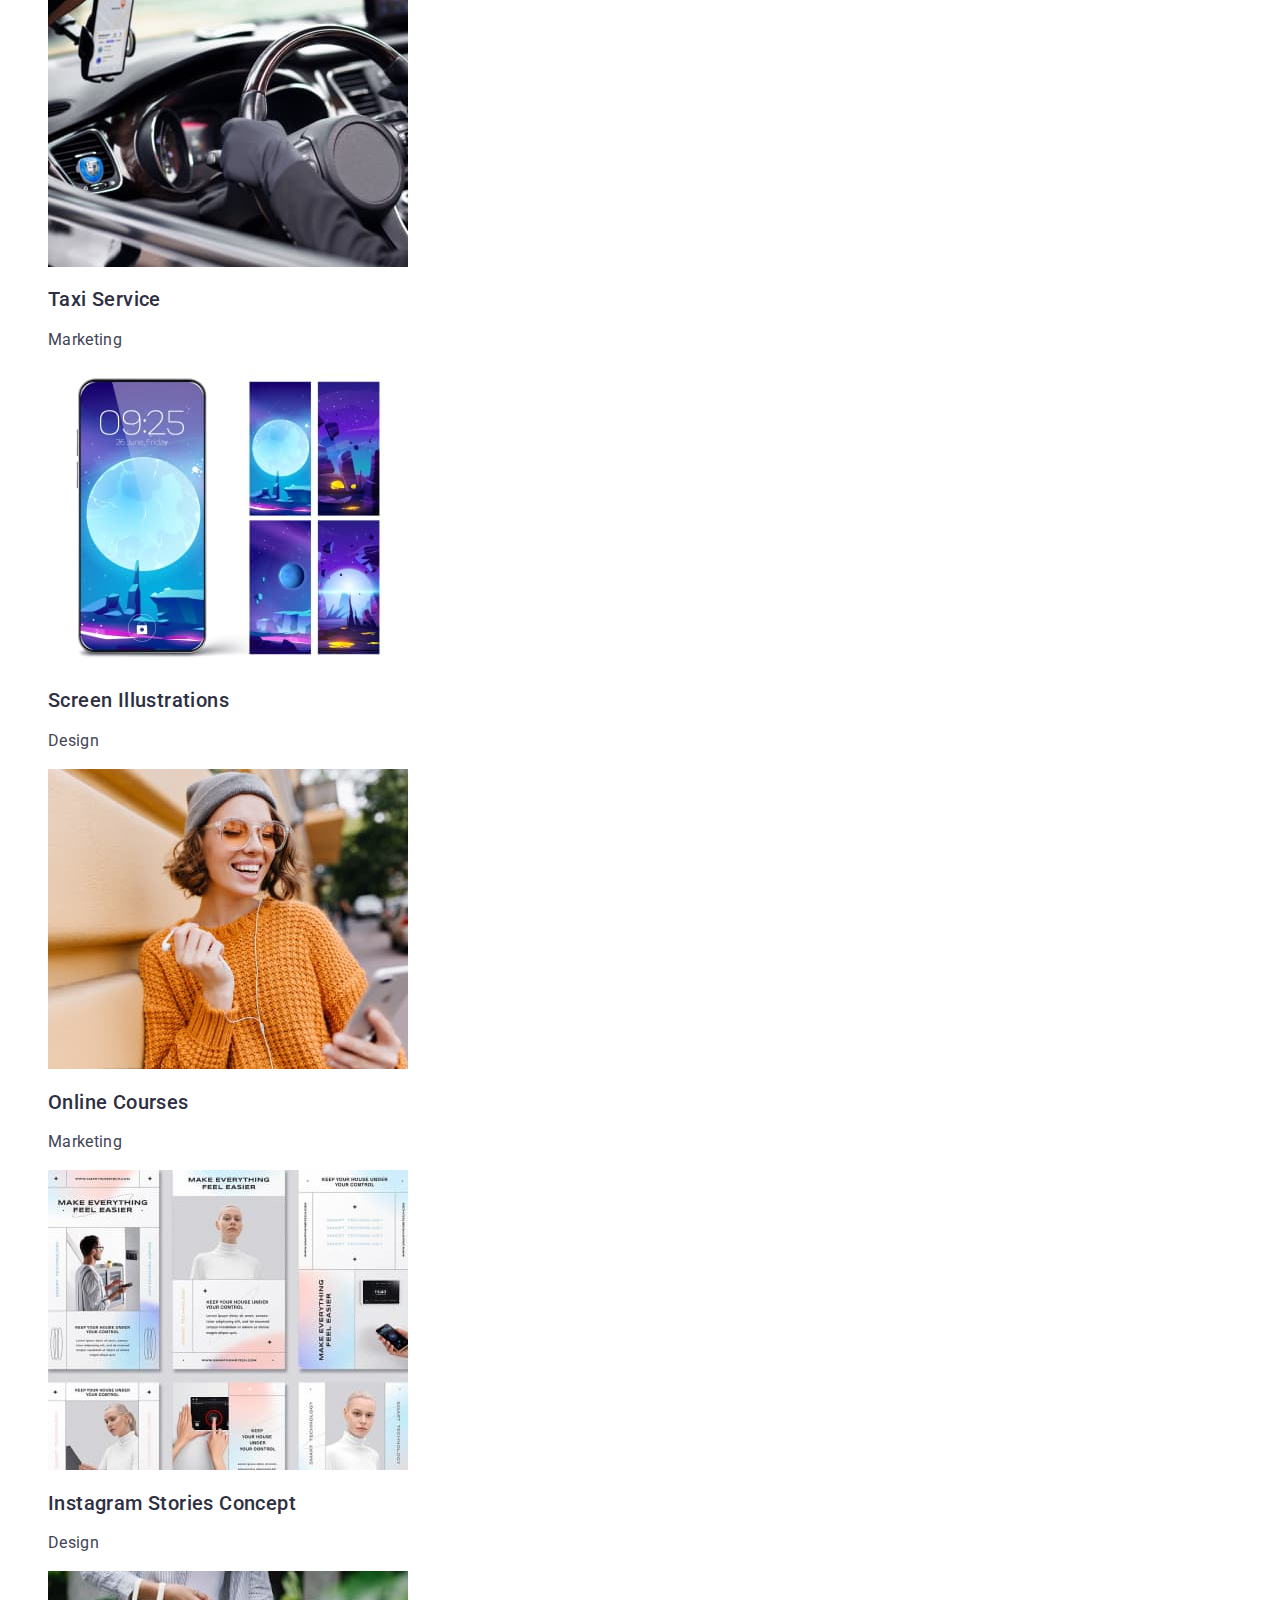
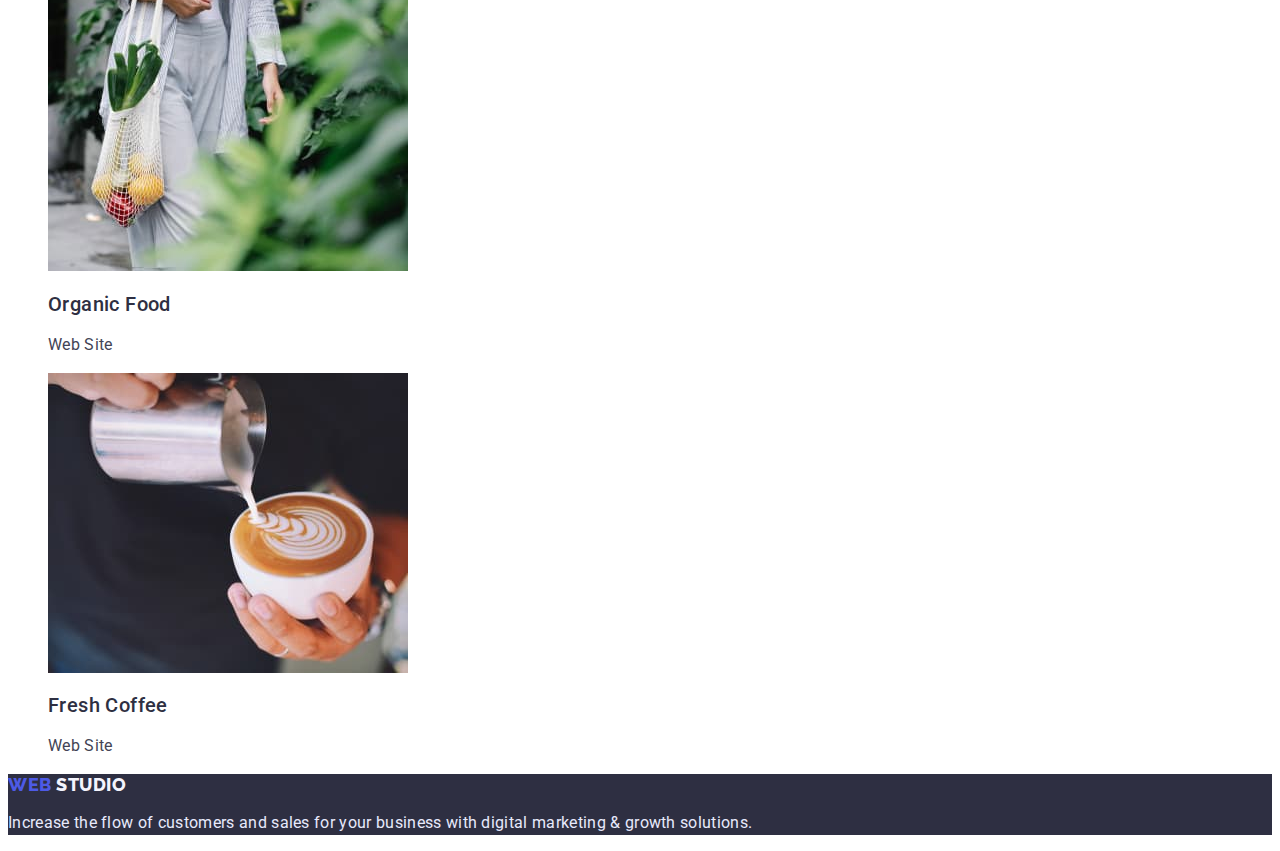
==== commit 5b4afa52: "mod-67" ====
--- a/portfolio.html
+++ b/portfolio.html
@@ -26,11 +26,11 @@
             >
           </li>
           <li>
-            <a href="./portfolio.html" class="header-portfolio-link link-2"
+            <a href="./portfolio.html" class="header-portfolio-link-2 link"
               >Portfolio</a
             >
           </li>
-          <li><a href="" class="header-portfolio-link link-2">Contacts</a></li>
+          <li><a href="" class="header-portfolio-link-2 link">Contacts</a></li>
         </ul>
       </nav>
       <address class="header-address link">
--- a/css/styles.css
+++ b/css/styles.css
@@ -54,21 +54,22 @@
   color: var(--d-blu);
 }
 
+.header-portfolio-link-2:hover,
+.header-portfolio-link-2:focus {
+  color: var(--d-blu);
+}
 .header-portfolio-link:hover,
 .header-portfolio-link:focus {
   color: var(--d-blu);
 }
-.header-portfolio-address:hover,
-.header-portfolio-address:focus {
-  color: var(--d-blu);
-}
 .modal-btn {
   cursor: pointer;
 }
 
 .header-link,
 .modal-btn,
-.header-item {
+.header-item,
+.header-address-link {
   font-family: "Roboto", sans-serif;
   font-style: normal;
   font-weight: 500;
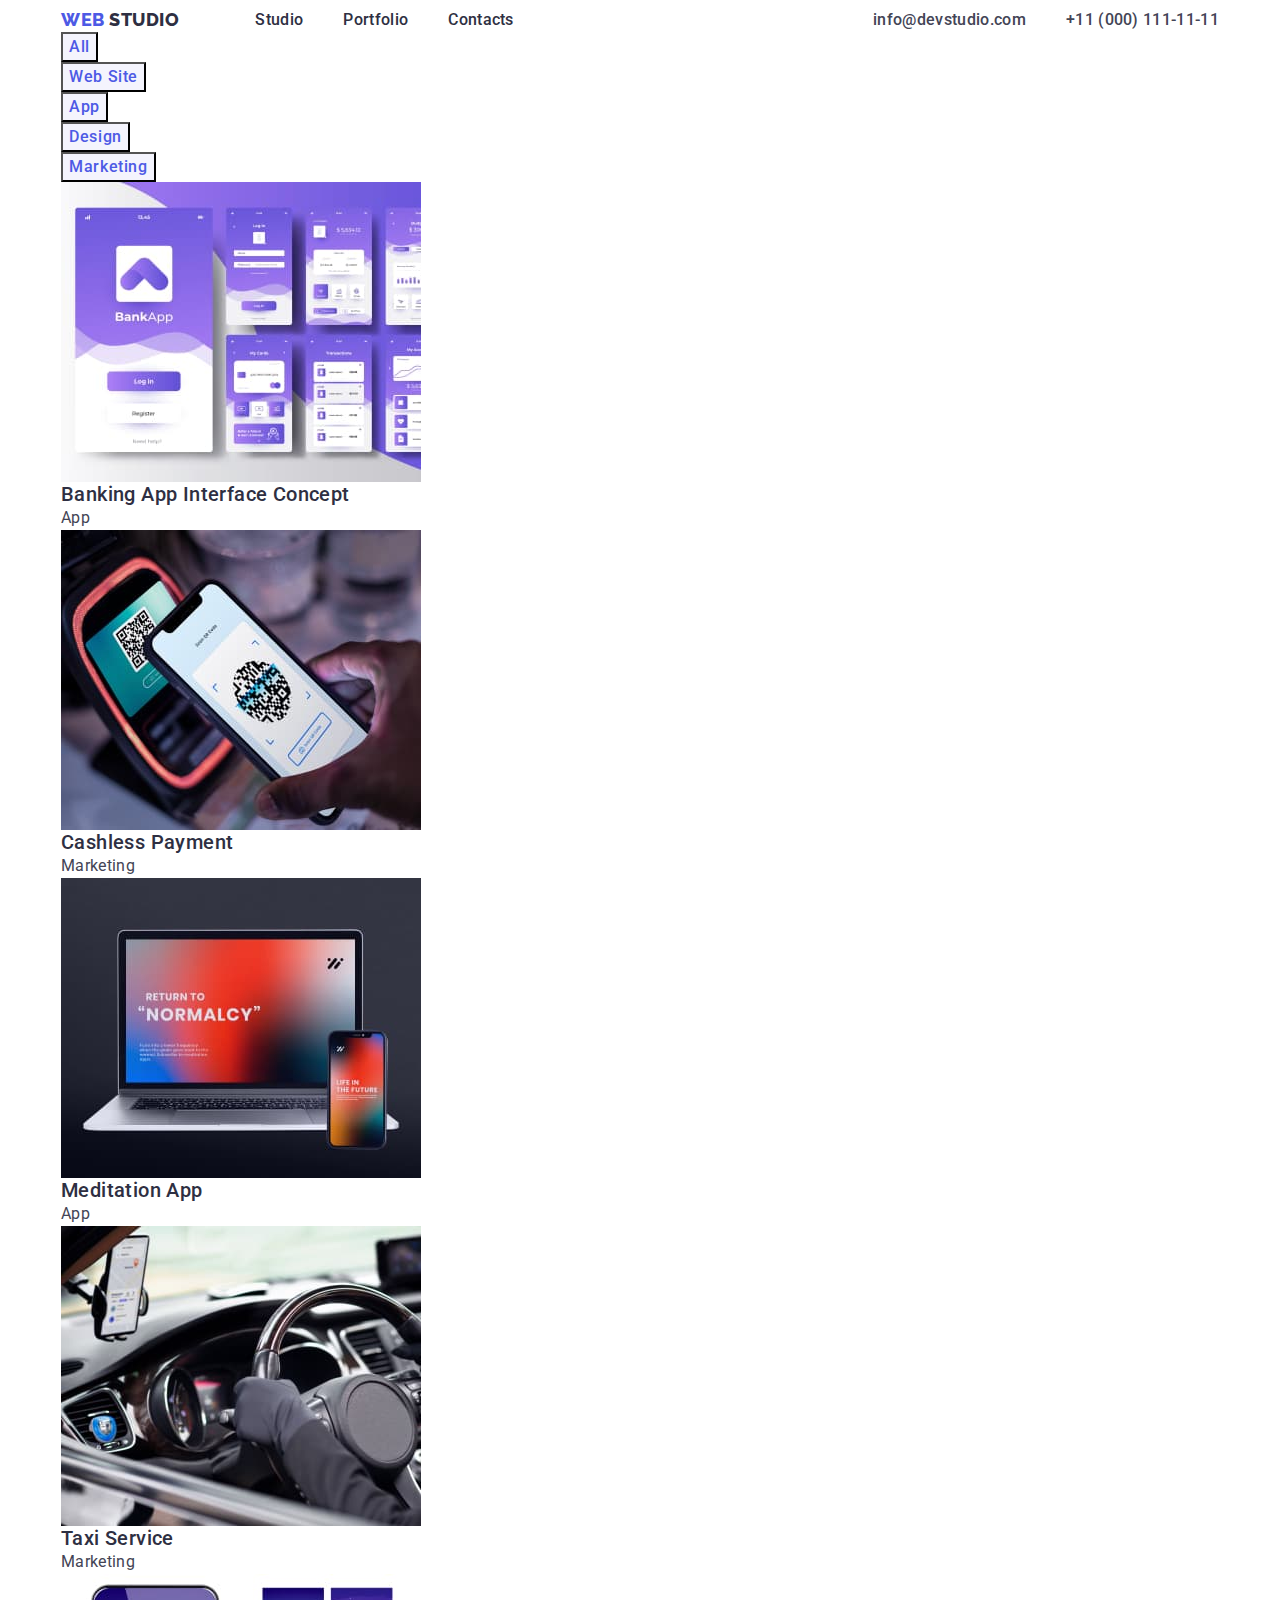
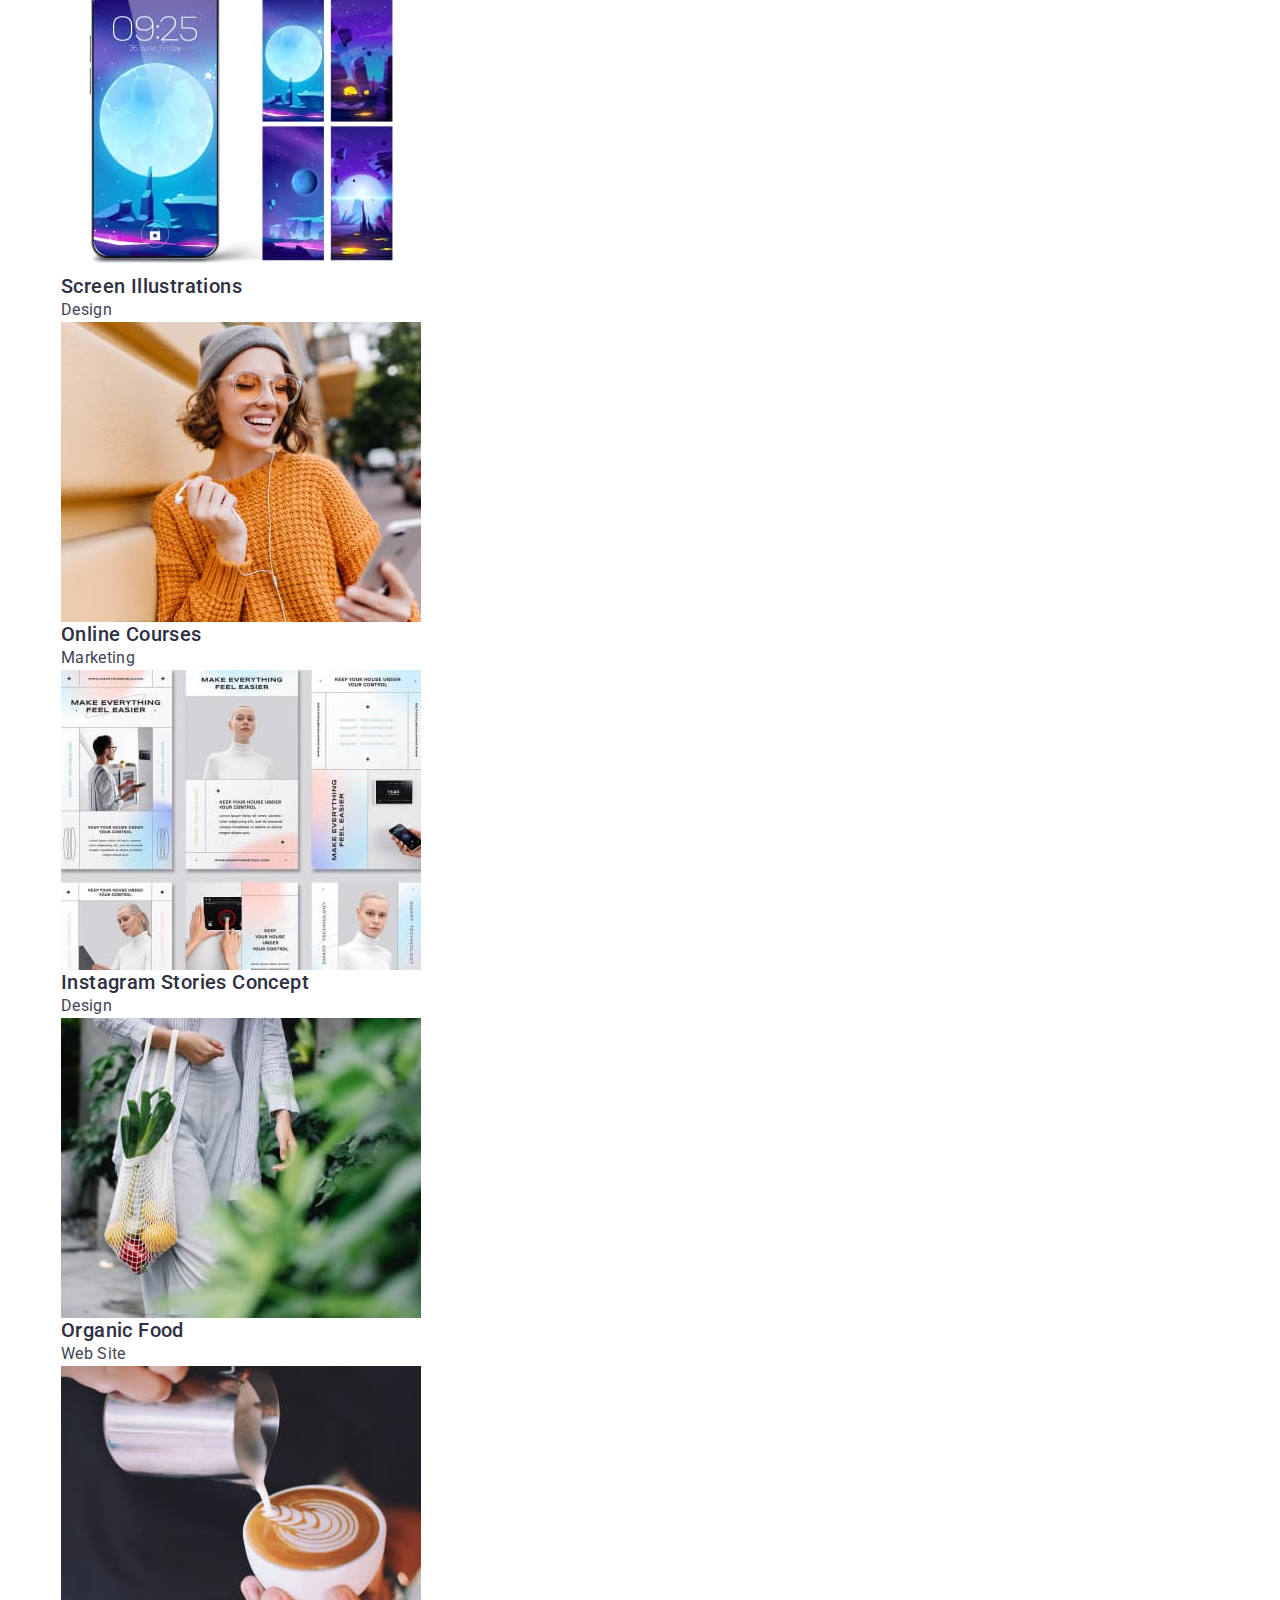
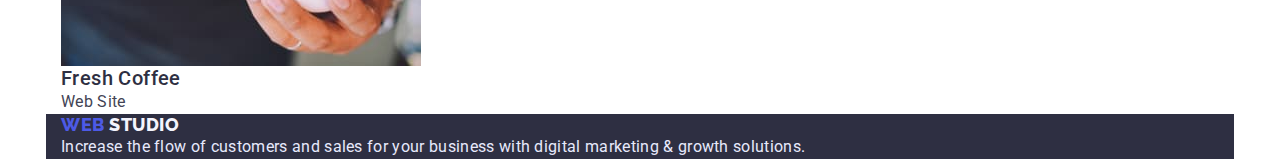
==== commit ce0fbbbb: "mod-70" ====
--- a/portfolio.html
+++ b/portfolio.html
@@ -11,51 +11,66 @@
       href="https://fonts.googleapis.com/css2?family=Montserrat:wght@400;700&family=Raleway:wght@800&family=Roboto:wght@400;500;700&display=swap"
       rel="stylesheet"
     />
+    <link
+      rel="stylesheet"
+      href="https://cdnjs.cloudflare.com/ajax/libs/modern-normalize/1.1.0/modern-normalize.min.css"
+      integrity="sha512-wpPYUAdjBVSE4KJnH1VR1HeZfpl1ub8YT/NKx4PuQ5NmX2tKuGu6U/JRp5y+Y8XG2tV+wKQpNHVUX03MfMFn9Q=="
+      crossorigin="anonymous"
+      referrerpolicy="no-referrer"
+    />
     <link rel="stylesheet" href="./css/styles.css" />
   </head>
   <body>
     <header>
-      <nav class="header-portfolio-nav list">
-        <a href="./index.html" class="header-portfolio-link-logo link"
-          >Web <span class="header-portfolio-part-logo">Studio</span>
-        </a>
-        <ul class="list">
-          <li>
-            <a href="./index.html" class="header-portfolio-link-2 link"
-              >Studio</a
-            >
-          </li>
-          <li>
-            <a href="./portfolio.html" class="header-portfolio-link-2 link"
-              >Portfolio</a
-            >
-          </li>
-          <li><a href="" class="header-portfolio-link-2 link">Contacts</a></li>
-        </ul>
-      </nav>
-      <address class="header-address link">
-        <ul class="list">
-          <li>
-            <a
-              href="header-portfolio-address"
-              class="header-portfolio-link list link"
-              >info@devstudio.com</a
-            >
-          </li>
-          <li>
-            <a
-              href="header-portfolio-address"
-              class="header-portfolio-link link list"
-              >+11 (000) 111-11-11</a
-            >
-          </li>
-        </ul>
-      </address>
+      <div class="container page-header-conteiner">
+        <nav class="header-portfolio-nav list">
+          <a href="./index.html" class="logo header-portfolio-link-logo link"
+            >Web <span class="header-portfolio-part-logo">Studio</span>
+          </a>
+          <ul class="menu list">
+            <li class="header-item">
+              <a href="./index.html" class="header-portfolio-link-first link"
+                >Studio</a
+              >
+            </li>
+            <li class="header-item">
+              <a
+                href="./portfolio.html"
+                class="header-portfolio-link-first link"
+                >Portfolio</a
+              >
+            </li>
+            <li class="header-item">
+              <a href="" class="header-portfolio-link-first link">Contacts</a>
+            </li>
+          </ul>
+        </nav>
+        <div class="address">
+          <address class="header-address link">
+            <ul class="menu list">
+              <li class="header-item-address">
+                <a
+                  href="header-portfolio-address"
+                  class="header-portfolio-link list link"
+                  >info@devstudio.com</a
+                >
+              </li>
+              <li class="header-item-address">
+                <a
+                  href="header-portfolio-address"
+                  class="header-portfolio-link link list"
+                  >+11 (000) 111-11-11</a
+                >
+              </li>
+            </ul>
+          </address>
+        </div>
+      </div>
     </header>
     <!-- main -->
     <main>
       <!-- section 1 -->
-      <section class="portfolio">
+      <section class="portfolio container">
         <h1 hidden class="hidden-title">Servis</h1>
         <ul class="btn-list list">
           <li class="btn-item">
@@ -160,7 +175,7 @@
       </section>
     </main>
     <!-- footer -->
-    <footer class="footer-portfolio">
+    <footer class="footer-portfolio container">
       <a href="./index.html" class="portfolio-logo-footer link"
         >Web <span class="portfolio-logo-footer-studio">Studio</span>
       </a>
--- a/css/styles.css
+++ b/css/styles.css
@@ -7,6 +7,32 @@
   --l-gray: #f4f4fd;
   --ll-gray: #e7e9fc;
 }
+p,
+h1,
+h2,
+h3,
+h4,
+h5,
+h6 {
+  margin-top: 0;
+  margin-bottom: 0;
+}
+
+ul,
+ol {
+  margin-top: 0;
+  margin-bottom: 0;
+  padding-left: 0;
+}
+
+img {
+  display: block;
+}
+
+button {
+  cursor: pointer;
+}
+
 body {
   font-family: "Roboto", sans-serif;
   color: #434455;
@@ -18,8 +44,45 @@
 .link {
   text-decoration: none;
 }
+
+.container {
+  width: 1158px;
+  margin-left: auto;
+  margin-right: auto;
+  padding-left: 15px;
+  padding-right: 15px;
+}
 /*-----------------------HEDER----------------------*/
-
+.page-header-conteiner {
+  display: flex;
+  align-items: center;
+}
+.header {
+  padding-top: 24px;
+  padding-bottom: 24px;
+}
+.header-nav,
+.header-portfolio-nav {
+  display: flex;
+  align-items: center;
+}
+.menu {
+  display: flex;
+  align-items: center;
+}
+.header-item:not(:last-child),
+.header-item-address:not(:last-child) {
+  margin-right: 40px;
+}
+.header-address-link,
+.header-portfolio-link,
+.address {
+  margin-left: auto;
+}
+
+.logo {
+  margin-right: 76px;
+}
 .header-logo {
   font-family: "Raleway", sans-serif;
   font-weight: 800;
@@ -54,8 +117,8 @@
   color: var(--d-blu);
 }
 
-.header-portfolio-link-2:hover,
-.header-portfolio-link-2:focus {
+.header-portfolio-link-first:hover,
+.header-portfolio-link-first:focus {
   color: var(--d-blu);
 }
 .header-portfolio-link:hover,
@@ -88,7 +151,7 @@
   letter-spacing: 0.02em;
   color: var(--main-gray);
 }
-.header-portfolio-link-2 {
+.header-portfolio-link-first {
   font-family: "Roboto", sans-serif;
   font-style: normal;
   font-weight: 500;
@@ -110,9 +173,6 @@
 .modal-btn:focus {
   color: var(--main-title-color);
   background: var(--d-blu);
-}
-.header-address {
-  font-style: normal;
 }
 .header-address-link {
   line-height: 1.5;
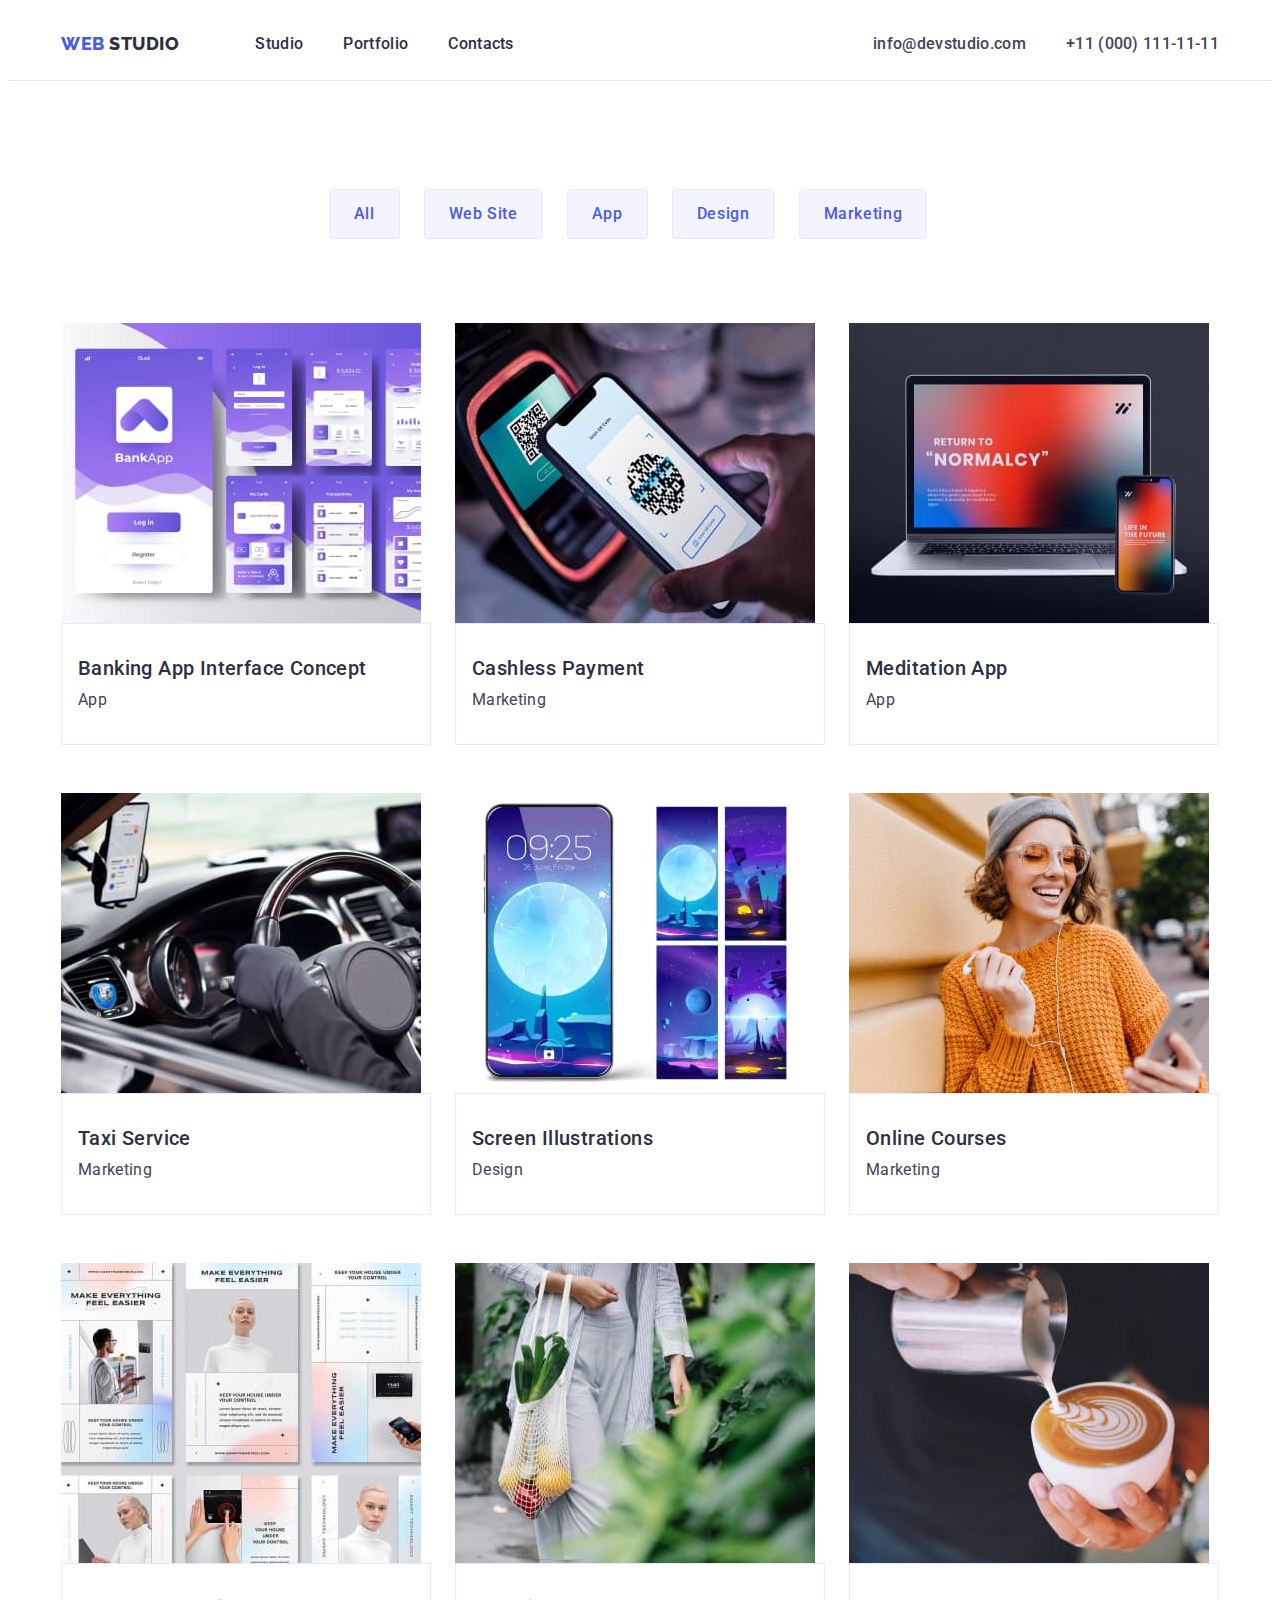
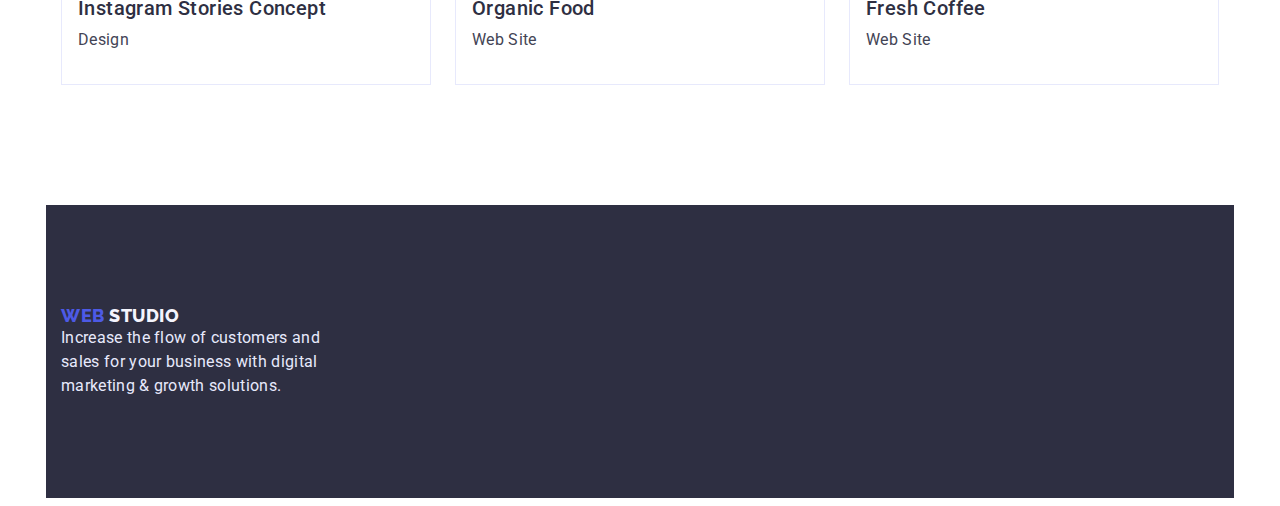
==== commit 8eed50b8: "mod-71" ====
--- a/portfolio.html
+++ b/portfolio.html
@@ -21,7 +21,7 @@
     <link rel="stylesheet" href="./css/styles.css" />
   </head>
   <body>
-    <header>
+    <header class="header">
       <div class="container page-header-conteiner">
         <nav class="header-portfolio-nav list">
           <a href="./index.html" class="logo header-portfolio-link-logo link"
@@ -71,7 +71,7 @@
     <main>
       <!-- section 1 -->
       <section class="portfolio container">
-        <h1 hidden class="hidden-title">Servis</h1>
+        <h1 hidden class="hidden-title">Servis</h1>   
         <ul class="btn-list list">
           <li class="btn-item">
             <button type="button" class="modal-btn">All</button>
@@ -88,101 +88,125 @@
           <li class="btn-item">
             <button type="button" class="modal-btn">Marketing</button>
           </li>
+          
         </ul>
+        
+          <ul class="pay-list list">
+            <li class="servis-item">
+              <a href="" class="link"
+                ><img
+                  src="./images/img-11.jpg"
+                  alt="Banking"
+                  width="360"
+                  class="pay-photo"
+                />
+                <div class="pay-div">
+                  <h2 class="pay-uptext">Banking App Interface Concept</h2>
+                  <p class="pay-text">App</p>
+                </div>
+              </a>
+            </li>
+            <li class="servis-item">
+              <a href="" class="link"
+                ><img
+                  src="./images/img-12.jpg"
+                  alt="Cashless"
+                  width="360"
+                  class="pay-photo"
+                />
+                <div class="pay-div">
+                  <h2 class="pay-uptext">Cashless Payment</h2>
+                  <p class="pay-text">Marketing</p>
+                </div>
+              </a>
+            </li>
+            <li class="servis-item">
+              <a href="" class="link"
+                ><img
+                  src="./images/img-13.jpg"
+                  alt="Meditaion"
+                  width="360"
+                  class="pay-photo"
+                />
+                <div class="pay-div">
+                  <h2 class="pay-uptext">Meditation App</h2>
+                  <p class="pay-text">App</p>
+                </div>
+              </a>
+            </li>
 
-        <ul class="pay-list list">
-          <li class="servis-item">
-            <a href="" class="link"
-              ><img
-                src="./images/img-11.jpg"
-                alt="Banking"
-                width="360"
-                class="pay-photo"
-              />
-              <h2 class="pay-uptext">Banking App Interface Concept</h2>
-              <p class="pay-text">App</p>
-            </a>
-          </li>
-          <li class="servis-item">
-            <a href="" class="link"
-              ><img
-                src="./images/img-12.jpg"
-                alt="Cashless"
-                width="360"
-                class="pay-photo"
-              />
-              <h2 class="pay-uptext">Cashless Payment</h2>
-              <p class="pay-text">Marketing</p>
-            </a>
-          </li>
-          <li class="servis-item">
-            <a href="" class="link"
-              ><img
-                src="./images/img-13.jpg"
-                alt="Meditaion"
-                width="360"
-                class="pay-photo"
-              />
-              <h2 class="pay-uptext">Meditation App</h2>
-              <p class="pay-text">App</p>
-            </a>
-          </li>
+            <li class="servis-item">
+              <a href="" class="link"
+                ><img src="./images/img-21.jpg" alt="Taxi" />
+                <div class="pay-div">
+                  <h2 class="pay-uptext">Taxi Service</h2>
+                  <p class="pay-text">Marketing</p>
+                </div>
+              </a>
+            </li>
+            <li class="servis-item">
+              <a href="" class="link"
+                ><img src="./images/img-22.jpg" alt="Screen" />
+                <div class="pay-div">
+                  <h2 class="pay-uptext">Screen Illustrations</h2>
+                  <p class="pay-text">Design</p>
+                </div>
+              </a>
+            </li>
+            <li class="servis-item">
+              <a href="" class="link"
+                ><img src="./images/img-23.jpg" alt="Courses" />
+                <div class="pay-div">
+                  <h2 class="pay-uptext">Online Courses</h2>
+                  <p class="pay-text">Marketing</p>
+                </div>
+              </a>
+            </li>
 
-          <li class="servis-item">
-            <a href="" class="link"
-              ><img src="./images/img-21.jpg" alt="Taxi" />
-              <h2 class="pay-uptext">Taxi Service</h2>
-              <p class="pay-text">Marketing</p>
-            </a>
-          </li>
-          <li class="servis-item">
-            <a href="" class="link"
-              ><img src="./images/img-22.jpg" alt="Screen" />
-              <h2 class="pay-uptext">Screen Illustrations</h2>
-              <p class="pay-text">Design</p>
-            </a>
-          </li>
-          <li class="servis-item">
-            <a href="" class="link"
-              ><img src="./images/img-23.jpg" alt="Courses" />
-              <h2 class="pay-uptext">Online Courses</h2>
-              <p class="pay-text">Marketing</p>
-            </a>
-          </li>
-
-          <li class="servis-item">
-            <a href="" class="link"
-              ><img src="./images/img-31.jpg" alt="Instagram" />
-              <h2 class="pay-uptext">Instagram Stories Concept</h2>
-              <p class="pay-text">Design</p></a
-            >
-          </li>
-          <li class="servis-item">
-            <a href="" class="link"
-              ><img src="./images/img-32.jpg" alt="Food" />
-              <h2 class="pay-uptext">Organic Food</h2>
-              <p class="pay-text">Web Site</p></a
-            >
-          </li>
-          <li class="servis-item">
-            <a href="" class="link"
-              ><img src="./images/img-33.jpg" alt="Coffee" />
-              <h2 class="pay-uptext">Fresh Coffee</h2>
-              <p class="pay-text">Web Site</p></a
-            >
-          </li>
-        </ul>
+            <li class="servis-item">
+              <a href="" class="link"
+                ><img src="./images/img-31.jpg" alt="Instagram" />
+                <div class="pay-div">
+                  <h2 class="pay-uptext">Instagram Stories Concept</h2>
+                  <p class="pay-text">Design</p>
+                </div>
+              </a>
+            </li>
+            <li class="servis-item">
+              <a href="" class="link"
+                ><img src="./images/img-32.jpg" alt="Food" />
+                <div class="pay-div">
+                  <h2 class="pay-uptext">Organic Food</h2>
+                  <p class="pay-text">Web Site</p>
+                </div>
+              </a>
+            </li>
+            <li class="servis-item">
+              <a href="" class="link"
+                ><img src="./images/img-33.jpg" alt="Coffee" />
+                <div class="pay-div">
+                  <h2 class="pay-uptext">Fresh Coffee</h2>
+                  <p class="pay-text">Web Site</p>
+                </div>
+              </a>
+            </li>
+          </ul>
+        </div>
       </section>
     </main>
     <!-- footer -->
-    <footer class="footer-portfolio container">
-      <a href="./index.html" class="portfolio-logo-footer link"
-        >Web <span class="portfolio-logo-footer-studio">Studio</span>
-      </a>
-      <p class="portfolio-footer-text">
-        Increase the flow of customers and sales for your business with digital
-        marketing & growth solutions.
-      </p>
+    <footer class="container footer-portfolio">
+      <div class="footer-container">
+        <div>
+          <a href="./index.html" class="portfolio-logo-footer link"
+            >Web <span class="portfolio-logo-footer-studio">Studio</span>
+          </a>
+          <p class="portfolio-footer-text">
+            Increase the flow of customers and sales for your business with
+            digital marketing & growth solutions.
+          </p>
+        </div>
+      </div>
     </footer>
   </body>
 </html>
--- a/css/styles.css
+++ b/css/styles.css
@@ -60,6 +60,7 @@
 .header {
   padding-top: 24px;
   padding-bottom: 24px;
+  border-bottom: 1px solid #e7e9fc;
 }
 .header-nav,
 .header-portfolio-nav {
@@ -160,61 +161,90 @@
   letter-spacing: 0.02em;
   color: var(--main-color);
 }
-
-.modal-btn {
+.header-address-link {
+  line-height: 1.5;
+  font-style: normal;
+  letter-spacing: 0.02em;
+  color: var(--main-gray);
+}
+
+.pay-text,
+.servis-text,
+.food-text {
+  font-style: normal;
+  font-weight: 400;
+  font-size: 16px;
+  line-height: 1.5;
+  color: var(--main-gray);
+  letter-spacing: 0.02em;
+}
+/*-----------------------FIRST SECTION----------------------*/
+.first-btn {
+  padding-top: 16px;
+  padding-right: 32px;
+  padding-bottom: 16px;
+  padding-left: 32px;
+  font-family: "Roboto", sans-serif;
+  font-style: normal;
+  font-weight: 500;
+  font-size: 16px;
+  line-height: 1.5;
+  box-shadow: 0px 4px 4px rgba(0, 0, 0, 0.15);
+  border-radius: 4px;
+  margin-top: 48px;
+  margin: auto;
+
+  display: flex;
+  align-items: center;
   letter-spacing: 0.04em;
-}
-
+  background-color: var(--blu);
+
+  color: var(--main-title-color);
+}
+.first-btn:hover {
+  font-family: "Roboto", sans-serif;
+  font-weight: 500;
+  background-color: var(--d-blu);
+}
+
+.first-btn:focus {
+  background-color: var(--d-blu);
+  cursor: pointer;
+}
+.btn-div {
+}
+.btn-item {
+}
+.btn-list {
+  display: flex;
+  padding-top: 12px;
+  padding-right: 24px;
+  padding-bottom: 12px;
+  padding-left: 24px;
+  justify-content: center;
+}
 .modal-btn {
   color: var(--blu);
   background: #f4f4fd;
+  letter-spacing: 0.04em;
+  display: flex;
+  flex-direction: row;
+  justify-content: center;
+  align-items: center;
+  padding: 12px 24px;
+  border: 1px solid #e7e9fc;
+  border-radius: 4px;
+  flex: none;
+  order: 1;
+  flex-grow: 0;
+  margin-right: 24px;
+  margin-top: 96px;
+  margin-bottom: 72px;
 }
 .modal-btn:hover,
 .modal-btn:focus {
   color: var(--main-title-color);
   background: var(--d-blu);
-}
-.header-address-link {
-  line-height: 1.5;
-  font-style: normal;
-  letter-spacing: 0.02em;
-  color: var(--main-gray);
-}
-
-.pay-text,
-.servis-text,
-.food-text {
-  font-style: normal;
-  font-weight: 400;
-  font-size: 16px;
-  line-height: 1.5;
-  color: var(--main-gray);
-  letter-spacing: 0.02em;
-}
-/*-----------------------FIRST SECTION----------------------*/
-.first-btn {
-  font-family: "Roboto", sans-serif;
-  font-style: normal;
-  font-weight: 500;
-  font-size: 16px;
-  line-height: 1.5;
-
-  display: flex;
-  align-items: center;
-  letter-spacing: 0.04em;
-  background-color: var(--blu);
-
-  color: var(--main-title-color);
-}
-.first-btn:hover {
-  font-family: "Roboto", sans-serif;
-  font-weight: 500;
-  background-color: var(--d-blu);
-}
-
-.first-btn:focus {
-  background-color: var(--d-blu);
-  cursor: pointer;
 }
 .first-title {
   font-weight: 700;
@@ -223,14 +253,28 @@
   text-align: center;
   letter-spacing: 0.02em;
   color: var(--main-title-color);
+  margin: auto;
+  width: 496px;
+  min-height: 120px;
+  padding-top: 188px;
+  padding-bottom: 48px;
 }
 .first {
+  height: 600px;
   background-color: #2e2f42;
 }
 /*-----------------------QUAISTY----------------------*/
 .quaisty {
 }
 .quaisty-list {
+  display: flex;
+  justify-content: space-between;
+  padding-top: 120px;
+  padding-bottom: 120px;
+}
+.quaisty-item:not(:last-child) {
+  margin-right: 24px;
+  min-width: 264px;
 }
 .list {
 }
@@ -264,32 +308,71 @@
   text-transform: capitalize;
   color: var(--main-color);
   text-align: center;
-}
-.page-list {
+  margin-bottom: 120px;
+}
+.servis-item {
+  flex-basis: calc((100% - 48px) / 3);
+}
+.pay-uptext {
+  padding-bottom: 8px;
+}
+.pay-div {
+  display: flex;
+  flex-direction: column;
+  justify-content: center;
+  align-items: flex-start;
+  padding-top: 32px;
+  padding-bottom: 32px;
+  padding-left: 16px;
+
+  background: #ffffff;
+  margin-bottom: 48px;
+  border: 1px solid #e7e9fc;
+}
+.pay-div:nth-child(3n) {
+  margin-right: 24px;
+}
+.page-list,
+.pay-list {
+  display: flex;
+  justify-content: space-between;
+  flex-wrap: wrap;
 }
 .list {
 }
 .page-phone {
+}
+.page-photo {
 }
 .photo {
   background-color: var(--l-gray);
 }
-.photo-team {
+.photo-team.color {
   font-weight: 700;
   font-size: 36px;
   line-height: 1.11;
   letter-spacing: 0.02em;
   text-transform: capitalize;
   color: var(--main-color);
+  background-color: var(--l-gray);
   text-align: center;
+  margin-bottom: 72px;
+  padding-top: 133px;
 }
 .photo-list {
   background-color: var(--main-title-color);
+  display: flex;
+
+  flex-wrap: wrap;
+
+  justify-content: space-between;
+  background-color: var(--l-gray);
 }
 .list {
 }
 .photo-human {
 }
+
 .photo-text {
   font-weight: 400;
   font-size: 16px;
@@ -334,9 +417,19 @@
 
 .footer-portfolio {
   background-color: var(--main-color);
+  margin-top: 72px;
+}
+.footer-container {
+  display: flex;
+  align-items: center;
+  padding-top: 100px;
+  margin-right: auto;
+  padding-bottom: 100px;
+  max-width: 264px;
 }
 .footer {
   background-color: var(--main-color);
+  height: 312px;
 }
 
 .photo-team {
@@ -344,4 +437,20 @@
 }
 .photo-color {
   background-color: var(--main-title-color);
-}
+  flex-basis: calc((100% - 72px) / 4);
+  margin-bottom: 126px;
+}
+.photo-human-text {
+  display: flex;
+  flex-direction: column;
+  justify-content: center;
+  align-items: center;
+  padding: 0px;
+  gap: 8px;
+
+  background: #ffffff;
+  box-shadow: 0px 1px 6px rgba(46, 47, 66, 0.08),
+    0px 1px 1px rgba(46, 47, 66, 0.16), 0px 2px 1px rgba(46, 47, 66, 0.08);
+  border-radius: 0px 0px 4px 4px;
+  padding: 32px 16px 32px 16px;
+}
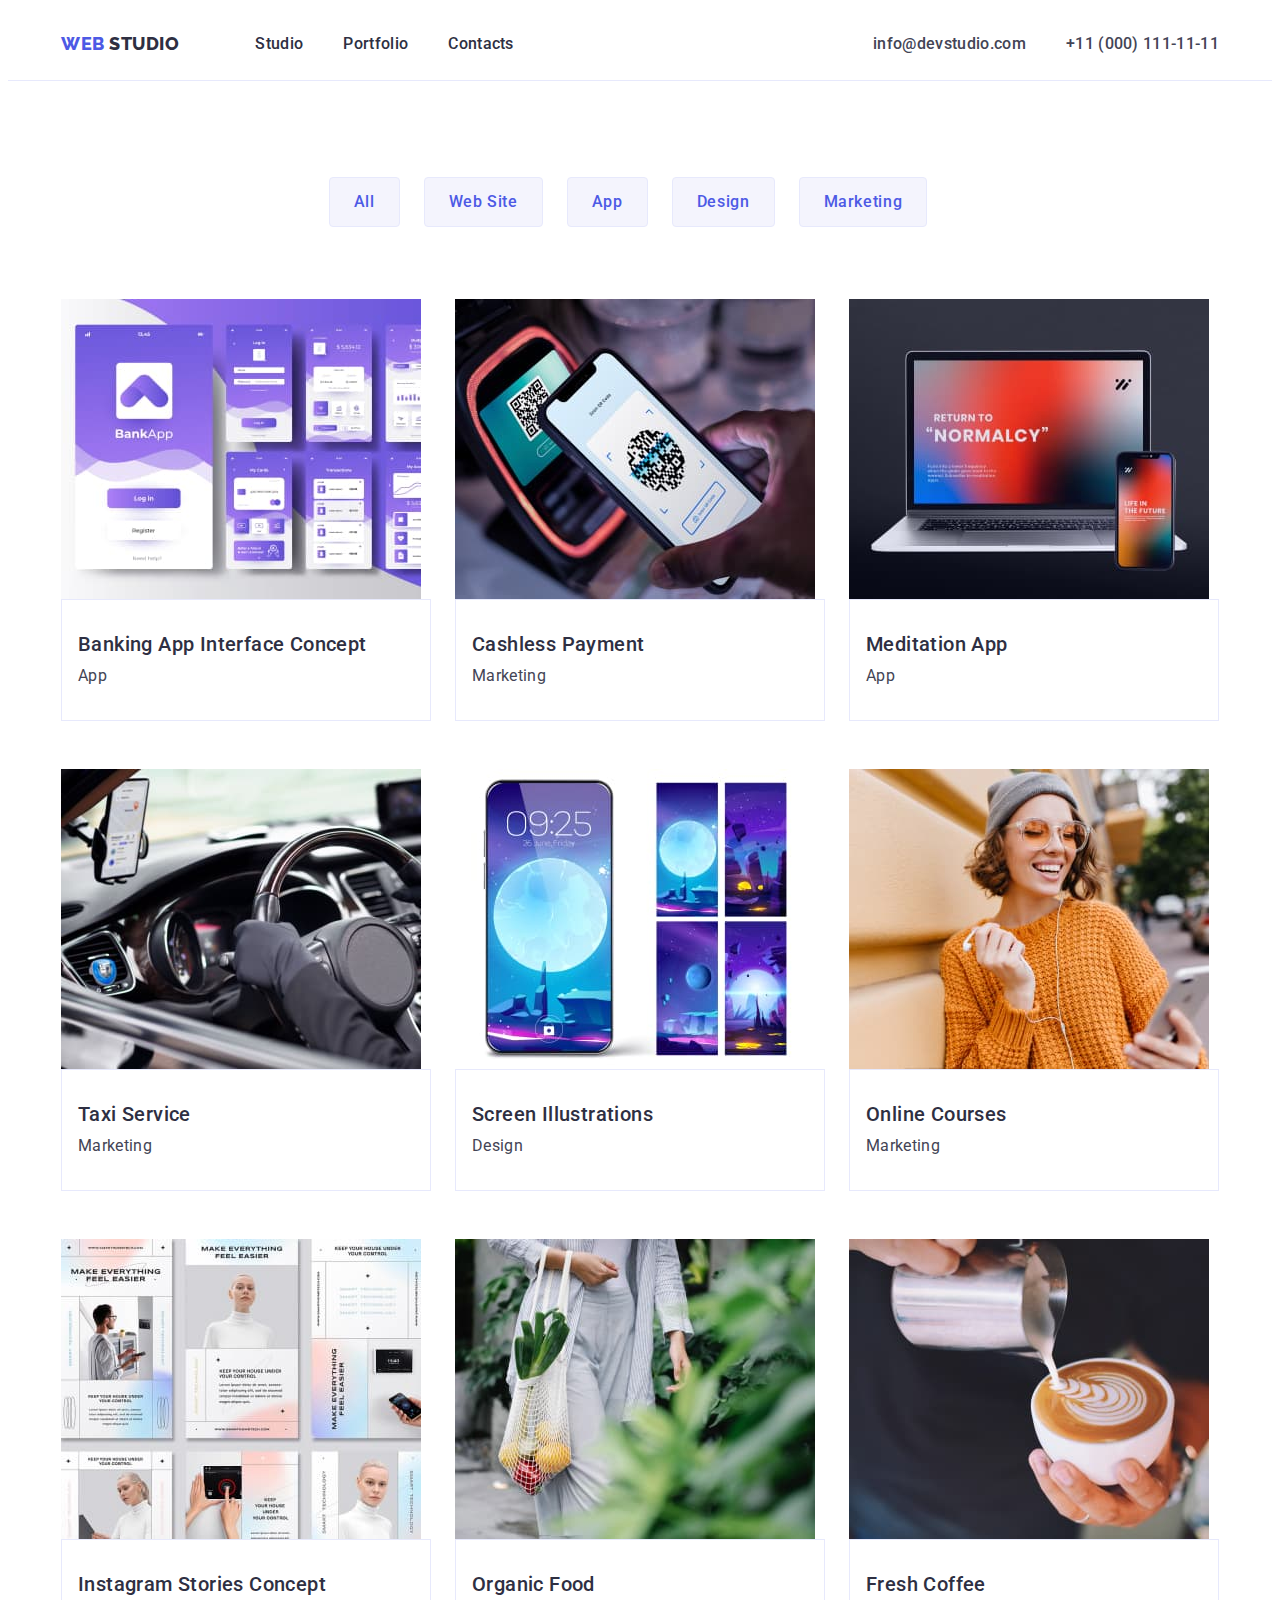
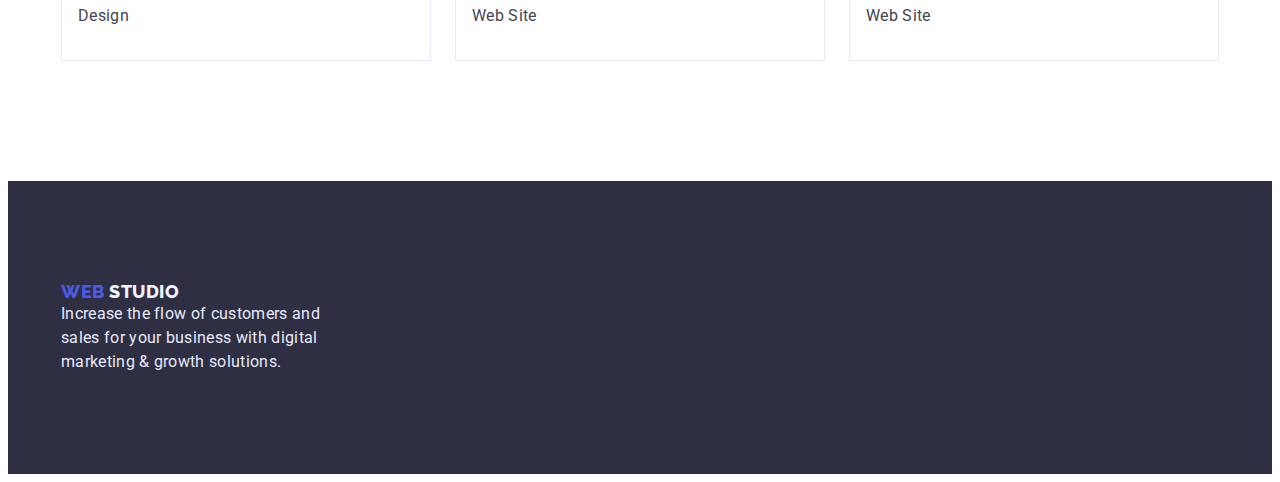
==== commit 4fbc45b2: "Виправлене дз" ====
--- a/portfolio.html
+++ b/portfolio.html
@@ -70,27 +70,27 @@
     <!-- main -->
     <main>
       <!-- section 1 -->
-      <section class="portfolio container">
-        <h1 hidden class="hidden-title">Servis</h1>   
-        <ul class="btn-list list">
-          <li class="btn-item">
-            <button type="button" class="modal-btn">All</button>
-          </li>
-          <li class="btn-item">
-            <button type="button" class="modal-btn">Web Site</button>
-          </li>
-          <li class="btn-item">
-            <button type="button" class="modal-btn">App</button>
-          </li>
-          <li class="btn-item">
-            <button type="button" class="modal-btn">Design</button>
-          </li>
-          <li class="btn-item">
-            <button type="button" class="modal-btn">Marketing</button>
-          </li>
-          
-        </ul>
-        
+      <section class="portfolio">
+        <div class="container">
+          <h1 hidden class="hidden-title">Servis</h1>
+          <ul class="btn-list list">
+            <li class="btn-item">
+              <button type="button" class="modal-btn">All</button>
+            </li>
+            <li class="btn-item">
+              <button type="button" class="modal-btn">Web Site</button>
+            </li>
+            <li class="btn-item">
+              <button type="button" class="modal-btn">App</button>
+            </li>
+            <li class="btn-item">
+              <button type="button" class="modal-btn">Design</button>
+            </li>
+            <li class="btn-item">
+              <button type="button" class="modal-btn">Marketing</button>
+            </li>
+          </ul>
+
           <ul class="pay-list list">
             <li class="servis-item">
               <a href="" class="link"
@@ -192,12 +192,13 @@
             </li>
           </ul>
         </div>
+        </div>
       </section>
     </main>
     <!-- footer -->
-    <footer class="container footer-portfolio">
-      <div class="footer-container">
-        <div>
+    <footer class=" footer-portfolio">
+      <div class=" container">
+       
           <a href="./index.html" class="portfolio-logo-footer link"
             >Web <span class="portfolio-logo-footer-studio">Studio</span>
           </a>
@@ -205,7 +206,7 @@
             Increase the flow of customers and sales for your business with
             digital marketing & growth solutions.
           </p>
-        </div>
+        
       </div>
     </footer>
   </body>
--- a/css/styles.css
+++ b/css/styles.css
@@ -126,9 +126,6 @@
 .header-portfolio-link:focus {
   color: var(--d-blu);
 }
-.modal-btn {
-  cursor: pointer;
-}
 
 .header-link,
 .modal-btn,
@@ -142,6 +139,7 @@
   letter-spacing: 0.02em;
   color: var(--main-color);
 }
+
 .header-portfolio-link,
 .header-portfolio-address {
   font-family: "Roboto", sans-serif;
@@ -190,7 +188,7 @@
   font-size: 16px;
   line-height: 1.5;
   box-shadow: 0px 4px 4px rgba(0, 0, 0, 0.15);
-  border-radius: 4px;
+  border: none;
   margin-top: 48px;
   margin: auto;
 
@@ -217,12 +215,10 @@
 }
 .btn-list {
   display: flex;
-  padding-top: 12px;
-  padding-right: 24px;
-  padding-bottom: 12px;
-  padding-left: 24px;
+  margin-bottom: 72px;
   justify-content: center;
 }
+
 .modal-btn {
   color: var(--blu);
   background: #f4f4fd;
@@ -238,8 +234,7 @@
   order: 1;
   flex-grow: 0;
   margin-right: 24px;
-  margin-top: 96px;
-  margin-bottom: 72px;
+  cursor: pointer;
 }
 .modal-btn:hover,
 .modal-btn:focus {
@@ -256,11 +251,10 @@
   margin: auto;
   width: 496px;
   min-height: 120px;
-  padding-top: 188px;
-  padding-bottom: 48px;
+  margin-bottom: 48px;
 }
 .first {
-  height: 600px;
+  padding: 188px 0;
   background-color: #2e2f42;
 }
 /*-----------------------QUAISTY----------------------*/
@@ -268,16 +262,12 @@
 }
 .quaisty-list {
   display: flex;
-  justify-content: space-between;
-  padding-top: 120px;
-  padding-bottom: 120px;
 }
 .quaisty-item:not(:last-child) {
   margin-right: 24px;
   min-width: 264px;
 }
-.list {
-}
+
 .quaisty-uptext,
 .pay-uptext,
 .servis-uptext,
@@ -300,7 +290,7 @@
   color: var(--main-title-color);
 }
 /*-----------------------PAGE----------------------*/
-.page {
+.page1 {
   font-weight: 700;
   font-size: 36px;
   line-height: 1.11;
@@ -308,7 +298,11 @@
   text-transform: capitalize;
   color: var(--main-color);
   text-align: center;
-  margin-bottom: 120px;
+  margin-bottom: 72px;
+}
+.page {
+  padding-top: 120px;
+  padding-bottom: 133px;
 }
 .servis-item {
   flex-basis: calc((100% - 48px) / 3);
@@ -317,16 +311,10 @@
   padding-bottom: 8px;
 }
 .pay-div {
-  display: flex;
-  flex-direction: column;
-  justify-content: center;
-  align-items: flex-start;
   padding-top: 32px;
   padding-bottom: 32px;
   padding-left: 16px;
-
   background: #ffffff;
-  margin-bottom: 48px;
   border: 1px solid #e7e9fc;
 }
 .pay-div:nth-child(3n) {
@@ -335,17 +323,18 @@
 .page-list,
 .pay-list {
   display: flex;
-  justify-content: space-between;
   flex-wrap: wrap;
-}
-.list {
-}
+  gap: 48px 24px;
+}
+
 .page-phone {
 }
 .page-photo {
 }
 .photo {
   background-color: var(--l-gray);
+  padding-top: 120px;
+  padding-bottom: 133px;
 }
 .photo-team.color {
   font-weight: 700;
@@ -357,7 +346,6 @@
   background-color: var(--l-gray);
   text-align: center;
   margin-bottom: 72px;
-  padding-top: 133px;
 }
 .photo-list {
   background-color: var(--main-title-color);
@@ -389,6 +377,7 @@
   letter-spacing: 0.03em;
   text-transform: uppercase;
   color: var(--blu);
+  margin-bottom: 16px;
 }
 .portfolio-logo-footer {
   font-family: "Raleway", sans-serif;
@@ -413,23 +402,23 @@
   line-height: 1.5;
   letter-spacing: 0.02em;
   color: var(--ll-gray);
-}
-
+  width: 264px;
+}
+.portfolio {
+  padding-top: 96px;
+  padding-bottom: 120px;
+}
 .footer-portfolio {
   background-color: var(--main-color);
-  margin-top: 72px;
+  padding: 100px 0;
 }
 .footer-container {
   display: flex;
   align-items: center;
-  padding-top: 100px;
-  margin-right: auto;
-  padding-bottom: 100px;
-  max-width: 264px;
 }
 .footer {
   background-color: var(--main-color);
-  height: 312px;
+  padding: 100px 0;
 }
 
 .photo-team {
@@ -438,7 +427,6 @@
 .photo-color {
   background-color: var(--main-title-color);
   flex-basis: calc((100% - 72px) / 4);
-  margin-bottom: 126px;
 }
 .photo-human-text {
   display: flex;
